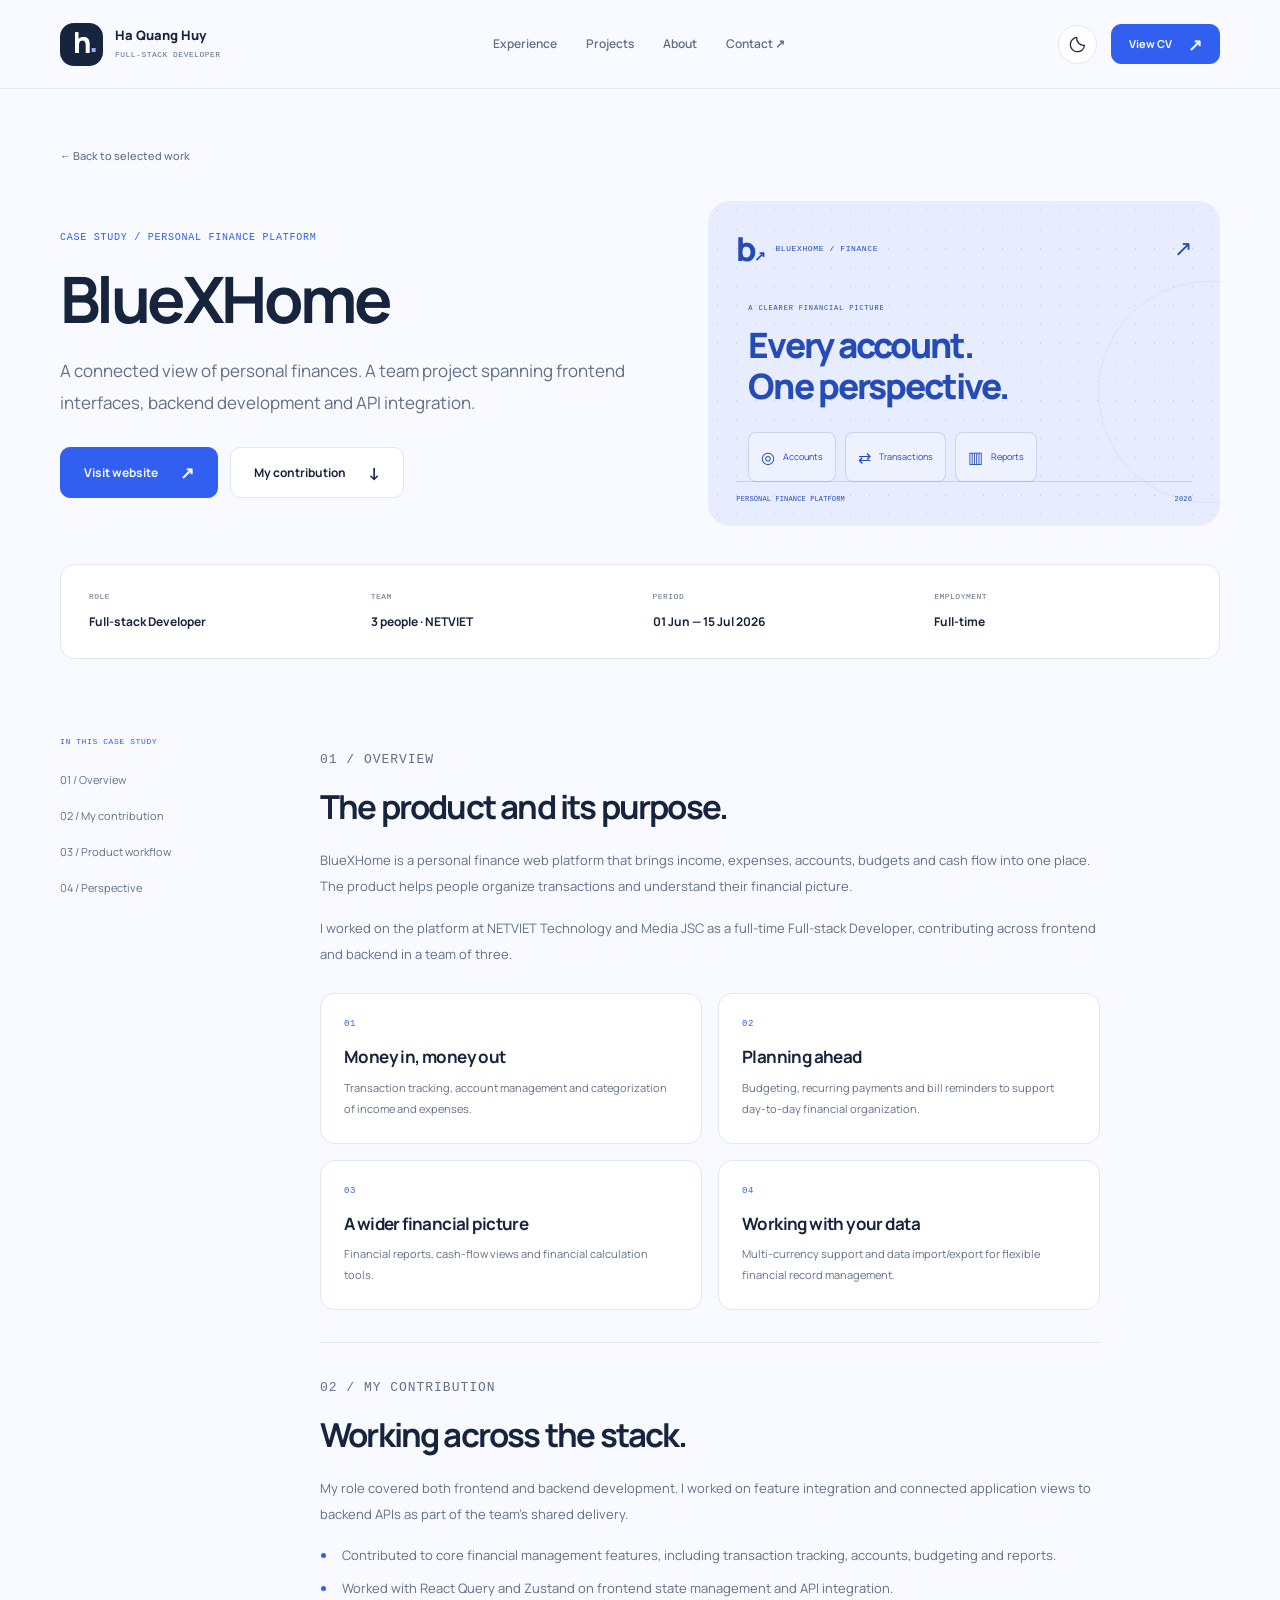
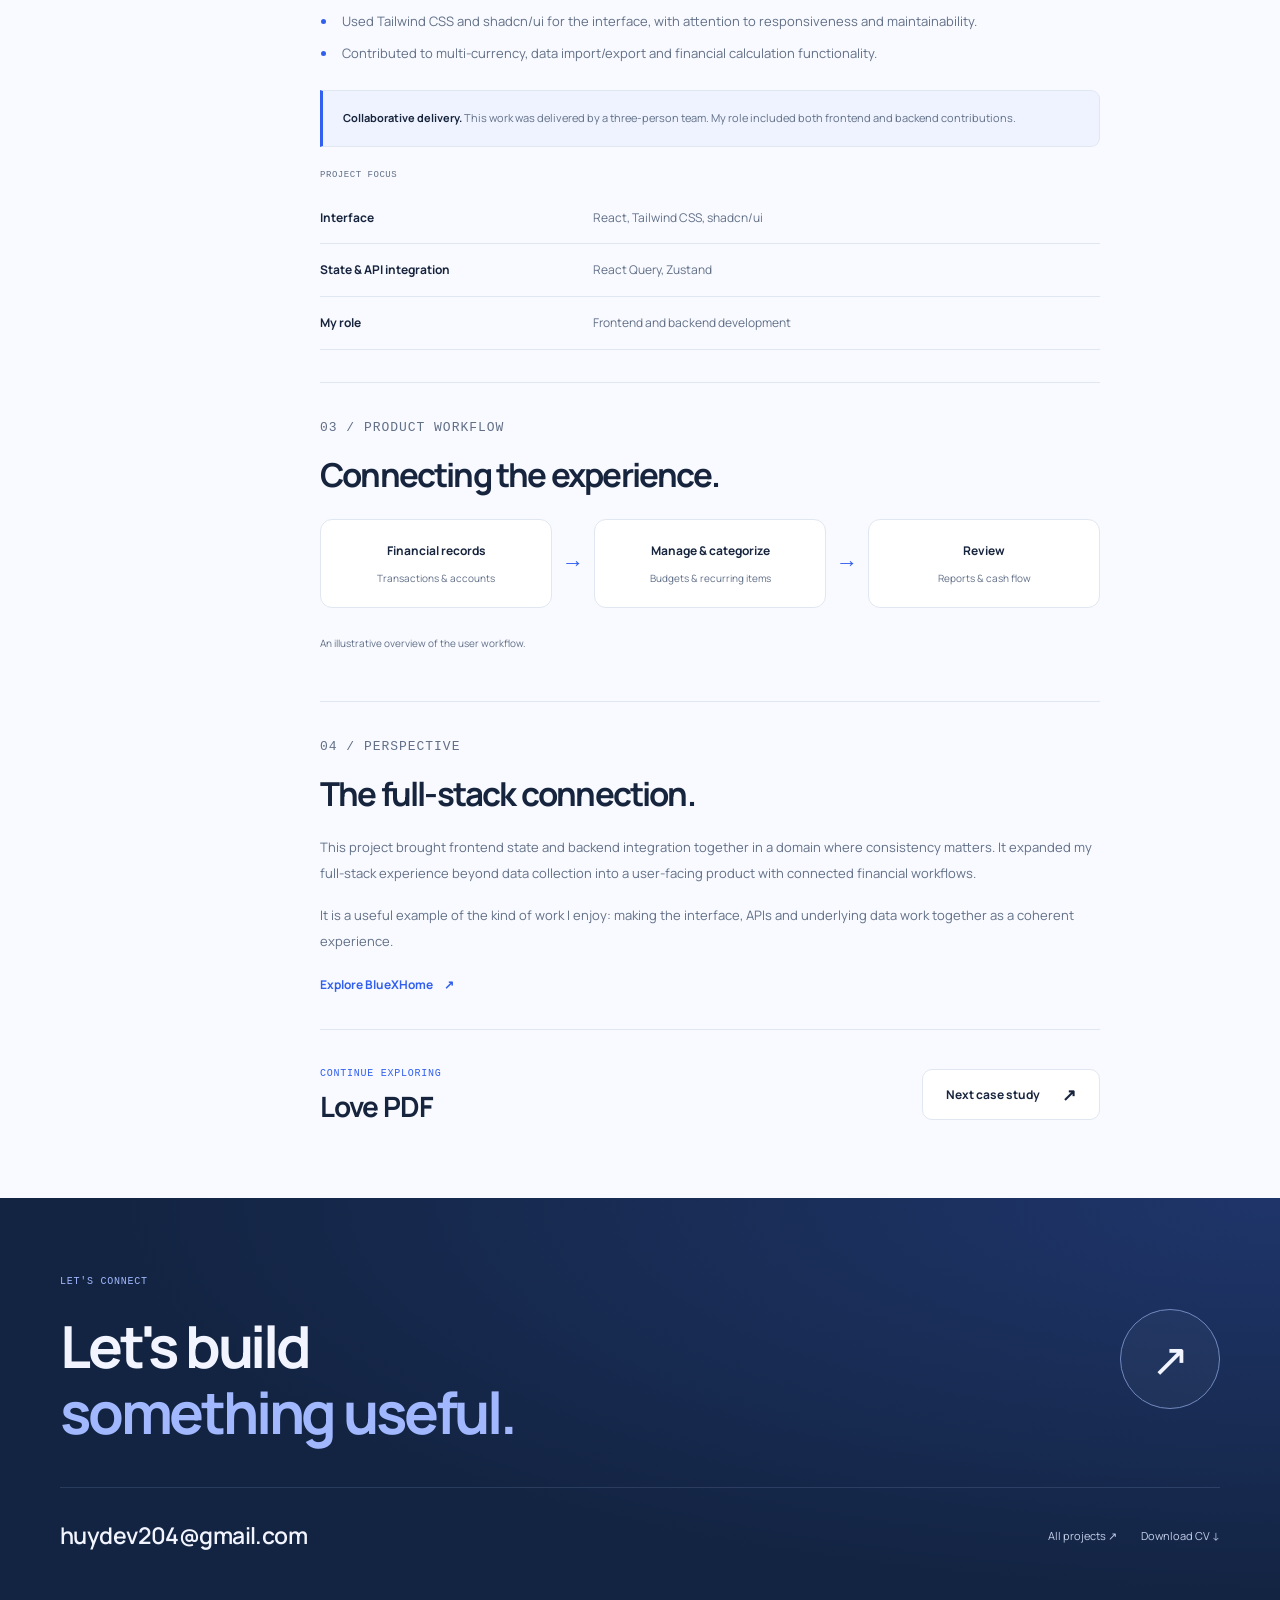
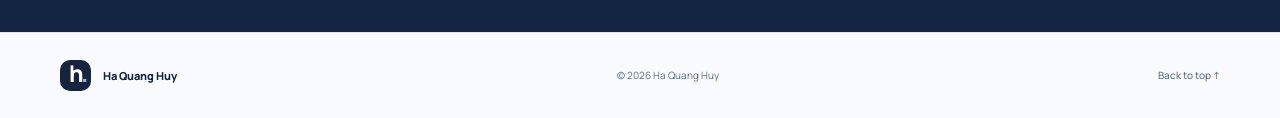
==== projects/bluexhome.html @ 38e5ee34 "feat: rebuild full-stack portfolio" ====
<!doctype html>
<html lang="en">
<head>
  <meta charset="utf-8">
  <meta name="viewport" content="width=device-width, initial-scale=1">
  <meta name="color-scheme" content="light dark">
  <meta name="theme-color" content="#f8faff">
  <title>BlueXHome — Ha Quang Huy / Full-stack Developer</title>
  <meta name="description" content="A connected view of personal finances. A team project spanning frontend interfaces, backend development and API integration.">
  <meta property="og:type" content="article">
  <meta property="og:title" content="BlueXHome — Full-stack project by Ha Quang Huy">
  <meta property="og:description" content="A connected view of personal finances. A team project spanning frontend interfaces, backend development and API integration.">
  <link rel="icon" type="image/svg+xml" href="../assets/favicon.svg">
  <link rel="stylesheet" href="../style.css">
  <link rel="preload" href="../assets/fonts/manrope-latin.woff2" as="font" type="font/woff2" crossorigin>
  <script src="../theme-init.js"></script>
  <script src="../script.js" defer></script>
</head>
<body>
  <a class="skip-link" href="#main">Skip to content</a>
  <header class="site-header"><div class="container header-inner">
    <a class="brand" href="../index.html#home" aria-label="Ha Quang Huy, home"><span class="brand-mark" aria-hidden="true">h<span>.</span></span><span>Ha Quang Huy<span class="brand-caption">FULL-STACK DEVELOPER</span></span></a>
    <nav class="main-nav" id="main-nav" aria-label="Main navigation"><a href="../index.html#experience">Experience</a><a href="../index.html#projects">Projects</a><a href="../index.html#about">About</a><a href="../index.html#contact">Contact <span aria-hidden="true">↗</span></a></nav>
    <div class="header-actions">
      <button class="icon-button theme-toggle" type="button" aria-label="Switch to dark theme" aria-pressed="false"><svg aria-hidden="true" viewBox="0 0 24 24" width="19" height="19"><path d="M20.9 13A9 9 0 0 1 11 3.1 9 9 0 1 0 20.9 13Z" fill="none" stroke="currentColor" stroke-width="1.6" stroke-linejoin="round"/></svg></button>
      <a class="button button-small header-cv" href="../assets/Ha-Quang-Huy-Full-Stack-Developer-CV.pdf" target="_blank" rel="noopener noreferrer">View CV <span aria-hidden="true">↗</span></a>
      <button class="icon-button menu-toggle" type="button" aria-controls="main-nav" aria-expanded="false" aria-label="Open navigation"><svg aria-hidden="true" viewBox="0 0 24 24" width="22" height="22"><path d="M4 7h16M4 12h16M4 17h16" fill="none" stroke="currentColor" stroke-width="1.6" stroke-linecap="round"/></svg></button>
    </div>
  </div></header>
  <main id="main">
    <section class="case-hero container" aria-labelledby="case-title">
      <a class="quiet-link back-link" href="../index.html#projects">← Back to selected work</a>
      <div class="case-hero-grid"><div><p class="eyebrow">CASE STUDY / PERSONAL FINANCE PLATFORM</p><h1 id="case-title">BlueXHome</h1><p class="case-lead">A connected view of personal finances. A team project spanning frontend interfaces, backend development and API integration.</p><div class="hero-actions"><a class="button" href="https://bluexhome.com/" target="_blank" rel="noopener noreferrer">Visit website <span aria-hidden="true">↗</span></a><a class="button button-outline" href="#contribution">My contribution <span aria-hidden="true">↓</span></a></div></div><div class="project-art bluex-art" aria-hidden="true"><div class="art-heading"><span class="product-logo" aria-hidden="true">b<span>↗</span></span><span class="mono">BLUEXHOME / FINANCE</span><span class="art-arrow" aria-hidden="true">↗</span></div><div class="finance-visual" aria-hidden="true"><span class="visual-label">A CLEARER FINANCIAL PICTURE</span><span class="visual-title">Every account.<br>One perspective.</span><div class="finance-nodes"><span><i>◎</i>Accounts</span><span><i>⇄</i>Transactions</span><span><i>▥</i>Reports</span></div></div><div class="art-footer"><span class="mono">PERSONAL FINANCE PLATFORM</span><span class="mono">2026</span></div></div></div>
      <dl class="case-facts"><div><dt>ROLE</dt><dd>Full-stack Developer</dd></div><div><dt>TEAM</dt><dd>3 people · NETVIET</dd></div><div><dt>PERIOD</dt><dd>01 Jun — 15 Jul 2026</dd></div><div><dt>EMPLOYMENT</dt><dd>Full-time</dd></div></dl>
    </section>
    <div class="case-layout container">
      <nav class="case-nav" aria-label="Case study contents"><p class="eyebrow">IN THIS CASE STUDY</p><a href="#overview">01 / Overview</a><a href="#contribution">02 / My contribution</a><a href="#workflow">03 / Product workflow</a><a href="#reflection">04 / Perspective</a></nav>
      <div class="case-content">
        <section class="case-section" id="overview"><p class="eyebrow">01 / OVERVIEW</p><h2>The product and its purpose.</h2><p>BlueXHome is a personal finance web platform that brings income, expenses, accounts, budgets and cash flow into one place. The product helps people organize transactions and understand their financial picture.</p><p>I worked on the platform at NETVIET Technology and Media JSC as a full-time Full-stack Developer, contributing across frontend and backend in a team of three.</p><div class="capabilities"><article class="capability"><span class="mono">01</span><h3>Money in, money out</h3><p>Transaction tracking, account management and categorization of income and expenses.</p></article><article class="capability"><span class="mono">02</span><h3>Planning ahead</h3><p>Budgeting, recurring payments and bill reminders to support day-to-day financial organization.</p></article><article class="capability"><span class="mono">03</span><h3>A wider financial picture</h3><p>Financial reports, cash-flow views and financial calculation tools.</p></article><article class="capability"><span class="mono">04</span><h3>Working with your data</h3><p>Multi-currency support and data import/export for flexible financial record management.</p></article></div></section>
        <section class="case-section" id="contribution"><p class="eyebrow">02 / MY CONTRIBUTION</p><h2>Working across the stack.</h2><p>My role covered both frontend and backend development. I worked on feature integration and connected application views to backend APIs as part of the team's shared delivery.</p><ul class="detail-list"><li>Contributed to core financial management features, including transaction tracking, accounts, budgeting and reports.</li><li>Worked with React Query and Zustand on frontend state management and API integration.</li><li>Used Tailwind CSS and shadcn/ui for the interface, with attention to responsiveness and maintainability.</li><li>Contributed to multi-currency, data import/export and financial calculation functionality.</li></ul><div class="case-note"><strong>Collaborative delivery.</strong> This work was delivered by a three-person team. My role included both frontend and backend contributions.</div><table class="stack-table"><caption>PROJECT FOCUS</caption><tbody><tr><th scope="row">Interface</th><td>React, Tailwind CSS, shadcn/ui</td></tr><tr><th scope="row">State & API integration</th><td>React Query, Zustand</td></tr><tr><th scope="row">My role</th><td>Frontend and backend development</td></tr></tbody></table></section>
        <section class="case-section" id="workflow"><p class="eyebrow">03 / PRODUCT WORKFLOW</p><h2>Connecting the experience.</h2><div class="flow-diagram" aria-label="High-level product workflow"><div class="flow-node">Financial records<small>Transactions & accounts</small></div><span class="flow-arrow" aria-hidden="true">→</span><div class="flow-node">Manage & categorize<small>Budgets & recurring items</small></div><span class="flow-arrow" aria-hidden="true">→</span><div class="flow-node">Review<small>Reports & cash flow</small></div></div><p class="diagram-caption">An illustrative overview of the user workflow.</p></section>
        <section class="case-section" id="reflection"><p class="eyebrow">04 / PERSPECTIVE</p><h2>The full-stack connection.</h2><p>This project brought frontend state and backend integration together in a domain where consistency matters. It expanded my full-stack experience beyond data collection into a user-facing product with connected financial workflows.</p><p>It is a useful example of the kind of work I enjoy: making the interface, APIs and underlying data work together as a coherent experience.</p><a class="text-link" href="https://bluexhome.com/" target="_blank" rel="noopener noreferrer">Explore BlueXHome <span aria-hidden="true">↗</span></a></section>
        <div class="case-next"><div><p class="eyebrow">CONTINUE EXPLORING</p><h3>Love PDF</h3></div><a class="button button-outline" href="love-pdf.html">Next case study <span aria-hidden="true">↗</span></a></div>
      </div>
    </div>
    <section class="contact-section" id="contact" aria-labelledby="contact-title"><div class="container"><div class="contact-top"><div><p class="eyebrow">LET'S CONNECT</p><h2 id="contact-title">Let's build<br><span>something useful.</span></h2></div><a class="contact-arrow" href="mailto:huydev204@gmail.com" aria-label="Email Ha Quang Huy"><span aria-hidden="true">↗</span></a></div><div class="contact-bottom"><a class="contact-email" href="mailto:huydev204@gmail.com">huydev204@gmail.com</a><div class="contact-links"><a href="../index.html#projects">All projects ↗</a><a href="../assets/Ha-Quang-Huy-Full-Stack-Developer-CV.pdf" download>Download CV ↓</a></div></div></div></section>
  </main>
  <footer class="site-footer"><div class="container footer-inner"><a class="brand" href="../index.html#home"><span class="brand-mark" aria-hidden="true">h<span>.</span></span><span>Ha Quang Huy</span></a><p>© <span data-year>2026</span> Ha Quang Huy</p><a class="quiet-link" href="../index.html#home">Back to top ↑</a></div></footer>
</body>
</html>
---- style.css ----
@font-face {
  font-family: "Manrope";
  src: url("assets/fonts/manrope-latin.woff2") format("woff2");
  font-style: normal;
  font-weight: 400 800;
  font-display: swap;
}

:root {
  --bg: #f8faff;
  --surface: #ffffff;
  --ink: #17243d;
  --muted: #616f87;
  --line: #e1e7f0;
  --accent: #315fef;
  --accent-hover: #244dd0;
  --soft: #eef3ff;
  --mint: #e7edff;
  --mint-ink: #244bb6;
  --sand: #f0eaff;
  --sand-ink: #6546a6;
  --contact: #132442;
  --shadow: 0 14px 45px -25px #223b7340;
  --font: "Manrope", "Segoe UI", Arial, sans-serif;
  --mono: "Cascadia Code", Consolas, monospace;
}

:root[data-theme="dark"] {
  --bg: #0d1423;
  --surface: #141e31;
  --ink: #e9effc;
  --muted: #a1aec5;
  --line: #2a3650;
  --accent: #92adff;
  --accent-hover: #bed0ff;
  --soft: #1c2a45;
  --mint: #1e2c50;
  --mint-ink: #bed0ff;
  --sand: #2a2446;
  --sand-ink: #d0bfff;
  --contact: #0b1120;
  --shadow: 0 14px 45px -25px #0009;
  color-scheme: dark;
}

* { box-sizing: border-box; }
html { scroll-behavior: smooth; scroll-padding-top: 104px; }
body { margin: 0; background: var(--bg); color: var(--ink); font: 15px/1.8 var(--font); -webkit-font-smoothing: antialiased; }
a { color: inherit; text-decoration: none; }
button { font: inherit; cursor: pointer; }
button, a { -webkit-tap-highlight-color: transparent; }
a:focus-visible, button:focus-visible { outline: 3px solid var(--accent); outline-offset: 5px; }
::selection { background: var(--accent); color: var(--bg); }
svg { display: block; flex-shrink: 0; }
img { max-width: 100%; height: auto; }
p, h1, h2, h3, h4 { margin: 0; }
ul { margin: 0; padding: 0; }
h1, h2, h3, h4 { line-height: 1.2; }
h1, h2 { font-weight: 700; letter-spacing: -.055em; }
h3 { font-weight: 700; letter-spacing: -.035em; }
.container { max-width: 1240px; margin-inline: auto; padding-inline: 40px; }
.mono, .eyebrow { font: 10px/1.7 var(--mono); letter-spacing: .075em; }
.eyebrow { color: var(--accent); display: flex; align-items: center; gap: 10px; }
.muted { color: var(--muted); }
.status-dot { display: inline-block; width: 7px; height: 7px; flex: 0 0 7px; background: currentColor; border-radius: 50%; }
.skip-link { position: fixed; top: 12px; left: 12px; z-index: 100; background: var(--surface); padding: 12px 20px; border-radius: 8px; transform: translateY(-180%); }
.skip-link:focus { transform: translateY(0); }

/* Navigation */
.site-header { position: sticky; top: 0; z-index: 20; background: color-mix(in srgb, var(--bg) 88%, transparent); backdrop-filter: blur(18px); border-bottom: 1px solid var(--line); }
.header-inner { height: 88px; display: flex; align-items: center; justify-content: space-between; gap: 25px; }
.brand { display: inline-flex; align-items: center; gap: 12px; font-size: 13px; font-weight: 800; white-space: nowrap; line-height: 1.6; }
.brand-mark { width: 43px; height: 43px; border-radius: 14px; background: var(--ink); color: var(--surface); display: grid; place-items: center; font-size: 29px; font-weight: 800; letter-spacing: -.06em; line-height: 1; padding-bottom: 3px; position: relative; }
.brand-mark span { display: inline; color: #91b2ff; position: absolute; right: 7px; bottom: 10px; }
.brand-caption { display: block; color: var(--muted); font: 8px/1.8 var(--mono); letter-spacing: .06em; margin-top: 2px; }
.main-nav { display: flex; align-items: center; gap: 29px; color: var(--muted); font-size: 12px; font-weight: 600; }
.main-nav a { padding: 8px 0; transition: color .2s; }
.main-nav a:hover, .main-nav a[aria-current="location"] { color: var(--accent); }
.main-nav a[aria-current="location"] { text-decoration: underline; text-underline-offset: 8px; text-decoration-thickness: 2px; }
.header-actions { display: flex; align-items: center; gap: 14px; }
.button { display: inline-flex; align-items: center; justify-content: center; gap: 22px; padding: 15px 23px; border: 1px solid var(--accent); border-radius: 10px; background: var(--accent); color: var(--bg); font-size: 12px; line-height: 1.6; font-weight: 700; transition: transform .2s, background .2s, box-shadow .2s; }
.button:hover { transform: translateY(-3px); background: var(--accent-hover); border-color: var(--accent-hover); box-shadow: 0 8px 25px -12px var(--accent); }
.button span { font-size: 17px; line-height: 1; }
.button-outline { background: var(--surface); color: var(--ink); border-color: var(--line); }
.button-outline:hover { background: var(--soft); border-color: var(--accent); }
.button-small { padding: 10px 17px; font-size: 11px; gap: 16px; }
.icon-button { display: grid; place-items: center; width: 39px; height: 39px; border-radius: 50%; border: 1px solid var(--line); background: var(--surface); color: var(--ink); }
.icon-button:hover { background: var(--soft); }
.menu-toggle { display: none; }
.text-link, .quiet-link { display: inline-flex; align-items: center; gap: 11px; font-size: 12px; font-weight: 700; }
.text-link { color: var(--accent); }
.quiet-link { color: var(--muted); font-weight: 500; }
.text-link:hover, .quiet-link:hover { text-decoration: underline; text-underline-offset: 5px; }

/* Hero */
.hero { display: grid; grid-template-columns: 1fr; padding-top: 60px; padding-bottom: 60px; position: relative; isolation: isolate; }
.hero-copy { max-width: 850px; }
.hero::before { content: ""; position: absolute; inset: 0; z-index: -1; background: radial-gradient(ellipse at 87% 45%, color-mix(in srgb, var(--accent) 8%, transparent), transparent 55%); pointer-events: none; }
.hero-location { display: inline-flex; flex-wrap: wrap; background: var(--soft); border: 1px solid var(--line); border-radius: 30px; padding: 7px 12px; font-size: 8px; gap: 7px; }
.location-divider { opacity: .45; margin-inline: 2px; }
.hero h1 { font-size: clamp(52px, 5.1vw, 73px); font-weight: 800; line-height: 1.08; margin: 25px 0 25px; }
.hero h1 span { color: var(--accent); }
.hero-intro { font-size: 17px; max-width: 480px; line-height: 1.8; }
.hero-intro strong { font-weight: 700; }
.hero-description { font-size: 13px; line-height: 1.95; color: var(--muted); max-width: 480px; margin-top: 13px; }
.hero-actions { display: flex; flex-wrap: wrap; gap: 12px; margin-top: 27px; }
.hero-socials { display: flex; align-items: center; gap: 23px; margin-top: 23px; }
.hero-github { color: var(--muted); gap: 8px; font-weight: 600; }
.hero-socials .quiet-link { border-left: 1px solid var(--line); padding-left: 23px; font-size: 11px; }
.hero-identity { display: flex; align-items: center; gap: 16px; margin-top: 26px; }
.hero-avatar { width: 72px; height: 72px; flex: 0 0 72px; border-radius: 50%; object-fit: cover; object-position: 50% 47%; border: 3px solid var(--surface); outline: 1px solid var(--line); }
.hero-identity strong { display: block; font-size: 15px; font-weight: 800; letter-spacing: -.02em; }
.hero-identity span { display: block; color: var(--muted); font-size: 11px; margin-top: 3px; }
.stack-panel { padding: 27px; border: 1px solid var(--line); border-radius: 24px; background: var(--surface); box-shadow: var(--shadow); position: relative; }
.stack-panel::before { content: ""; position: absolute; inset: 12px -12px -12px 12px; z-index: -1; background: var(--soft); border: 1px solid var(--line); border-radius: 24px; transform: rotate(3deg); }
.panel-top { display: flex; align-items: center; justify-content: space-between; color: var(--muted); }
.panel-top .mono { display: flex; align-items: center; gap: 8px; font-size: 8px; }
.panel-top .status-dot { color: var(--accent); width: 5px; height: 5px; flex-basis: 5px; }
.panel-dots { font-size: 22px; color: var(--accent); line-height: 1; }
.stack-identity { display: flex; align-items: center; justify-content: space-between; gap: 10px; padding: 31px 0 28px; }
.stack-identity .mono { font-size: 8px; color: var(--muted); }
.stack-identity p { font-size: 22px; font-weight: 700; letter-spacing: -.04em; line-height: 1.4; margin-top: 8px; }
.stack-monogram { color: var(--accent); width: 72px; flex-shrink: 0; }
.stack-monogram svg { width: 72px; height: 72px; }
.stack-layer { display: flex; align-items: center; gap: 14px; padding: 17px 15px; border: 1px solid var(--line); border-radius: 12px; background: var(--bg); transition: transform .2s, border-color .2s; }
.stack-layer:hover { transform: translateX(4px); border-color: var(--accent); }
.layer-icon { width: 38px; height: 38px; flex-shrink: 0; border-radius: 11px; display: grid; place-items: center; color: var(--accent); background: var(--soft); font: 15px var(--mono); }
.layer-caption { display: block; font: 8px/1.6 var(--mono); color: var(--muted); letter-spacing: .04em; margin-bottom: 3px; }
.stack-layer strong { font-size: 12px; font-weight: 700; }
.layer-arrow { margin-left: auto; color: var(--muted); }
.stack-connector { height: 11px; width: 1px; margin-left: 34px; background: var(--line); }
.panel-bottom { display: flex; align-items: center; justify-content: space-between; gap: 10px; margin-top: 23px; border-top: 1px solid var(--line); padding-top: 16px; }
.panel-bottom .mono { font-size: 7px; color: var(--muted); }
.facts-strip { display: grid; grid-template-columns: 1fr 1fr 1.5fr 1fr; padding-top: 30px; padding-bottom: 30px; border-block: 1px solid var(--line); }
.facts-strip > div { border-left: 1px solid var(--line); padding-left: 35px; }
.facts-strip > div:first-child { border: 0; padding: 0; }
.facts-strip strong { font-size: 30px; font-weight: 800; letter-spacing: -.04em; line-height: 1.3; }
.facts-strip strong span { font-size: 13px; color: var(--muted); font-weight: 500; letter-spacing: 0; }
.facts-strip p { font-size: 11px; color: var(--muted); margin-top: 5px; }

/* Section structure */
.section { padding-block: 95px; }
.section-heading { display: flex; align-items: flex-end; justify-content: space-between; gap: 50px; margin-bottom: 40px; }
.section-heading .eyebrow { margin-bottom: 17px; }
h2 { font-size: 42px; line-height: 1.16; }
.section-summary { max-width: 300px; font-size: 13px; color: var(--muted); line-height: 1.9; padding-bottom: 3px; }
.tags { display: flex; flex-wrap: wrap; gap: 7px; margin-top: 21px; }
.tags span { font-size: 10px; padding: 5px 10px; color: var(--muted); background: var(--surface); border: 1px solid var(--line); border-radius: 6px; line-height: 1.5; }
.detail-list { padding-left: 17px; font-size: 13px; line-height: 1.9; color: var(--muted); margin-top: 13px; }
.detail-list li { margin-bottom: 8px; padding-left: 5px; }
.detail-list li::marker { color: var(--accent); }

/* Career */
.experience-list { display: flex; flex-direction: column; gap: 20px; }
.experience-card { display: grid; grid-template-columns: 205px minmax(0, 1fr); gap: 40px; padding: 32px; border: 1px solid var(--line); border-radius: 18px; background: var(--surface); box-shadow: var(--shadow); }
.experience-meta { border-right: 1px solid var(--line); }
.company-mark { display: flex; align-items: center; justify-content: center; gap: 3px; width: 47px; height: 47px; border-radius: 13px; background: var(--soft); color: var(--accent); font-size: 24px; font-weight: 800; }
.company-mark span { font-size: 12px; }
.company-mark-outline { background: var(--ink); color: var(--surface); }
.experience-meta .mono { color: var(--muted); margin: 20px 0 10px; font-size: 9px; }
.tag { display: inline-block; color: var(--accent); background: var(--soft); font: 8px/1.7 var(--mono); letter-spacing: .04em; border: 1px solid var(--line); padding: 4px 8px; border-radius: 5px; }
.experience-title { display: flex; align-items: center; justify-content: space-between; gap: 20px; margin-bottom: 19px; }
.experience-title h3 { font-size: 24px; margin-bottom: 7px; }
.experience-title p { font-size: 12px; color: var(--muted); }
.experience-title > .muted { font-size: 10px; white-space: nowrap; }
.experience-content > p, .experience-project p { font-size: 13px; color: var(--muted); line-height: 1.9; }
.experience-project { border-left: 2px solid var(--line); margin-top: 20px; padding-left: 17px; }
.experience-project h4 { display: flex; align-items: center; justify-content: space-between; gap: 15px; font-size: 14px; margin-bottom: 8px; }
.experience-project h4 span { color: var(--muted); font: 9px/1.8 var(--mono); font-weight: 400; }

/* Work: wide, editorial project cards */
.work-section { border-block: 1px solid var(--line); background: var(--surface); }
.featured-grid { display: flex; flex-direction: column; gap: 26px; }
.project-card { display: grid; grid-template-columns: 1.05fr 1fr; border: 1px solid var(--line); border-radius: 20px; overflow: hidden; background: var(--bg); transition: box-shadow .25s, transform .25s; }
.project-card:hover { transform: translateY(-3px); box-shadow: var(--shadow); }
.project-card:nth-child(even) .project-art { order: 2; }
.project-art { display: block; min-height: 345px; height: 100%; padding: 28px; position: relative; overflow: hidden; isolation: isolate; }
.bluex-art { color: var(--mint-ink); background: var(--mint); }
.pdf-art { color: var(--sand-ink); background: var(--sand); }
.project-art::before { content: ""; position: absolute; inset: 0; opacity: .25; background-image: radial-gradient(currentColor .65px, transparent .65px); background-size: 19px 19px; z-index: -1; }
.project-art::after { content: ""; position: absolute; width: 220px; height: 220px; border: 1px solid currentColor; opacity: .08; border-radius: 50%; right: -100px; top: 80px; z-index: -1; }
.art-heading { display: flex; align-items: center; gap: 12px; }
.product-logo { font-size: 33px; font-weight: 800; letter-spacing: -.09em; line-height: 1; }
.product-logo span { font-size: 14px; }
.pdf-logo span { font-size: 32px; }
.art-heading .mono { font-size: 8px; }
.art-arrow { margin-left: auto; font-size: 22px; }
.finance-visual { padding: 34px 12px 0; }
.visual-label { display: block; font: 7px/1.8 var(--mono); letter-spacing: .12em; margin-bottom: 10px; }
.visual-title { display: block; font-size: 35px; font-weight: 800; line-height: 1.18; letter-spacing: -.055em; }
.finance-nodes { display: flex; gap: 9px; margin-top: 24px; }
.finance-nodes span { display: flex; align-items: center; gap: 8px; font-size: 9px; background: color-mix(in srgb, var(--mint) 72%, var(--surface)); border: 1px solid color-mix(in srgb, currentColor 18%, transparent); padding: 10px 12px; border-radius: 8px; }
.finance-nodes i { font-style: normal; font-size: 16px; }
.art-footer { position: absolute; bottom: 20px; left: 28px; right: 28px; display: flex; align-items: center; justify-content: space-between; gap: 10px; padding-top: 12px; border-top: 1px solid color-mix(in srgb, currentColor 17%, transparent); }
.art-footer .mono { font-size: 7px; letter-spacing: .02em; }
.pdf-visual { height: 238px; display: flex; align-items: center; justify-content: center; gap: 28px; }
.document-shape { width: 117px; height: 152px; border-radius: 9px; background: #fcfaff; color: #4d367d; transform: rotate(-9deg); padding: 35px 20px 20px; position: relative; box-shadow: 8px 12px 0 #6546a618; }
.doc-fold { position: absolute; top: 0; right: 0; width: 25px; height: 25px; background: var(--sand); border-bottom-left-radius: 7px; }
.doc-fold::after { content: ""; position: absolute; border-bottom: 25px solid #dfd5f3; border-right: 25px solid transparent; }
.doc-label { display: block; font-size: 25px; font-weight: 800; letter-spacing: -.04em; margin-bottom: 14px; }
.doc-line { display: block; height: 3px; background: currentColor; opacity: .18; margin-top: 9px; border-radius: 4px; }
.doc-line.short { width: 70%; }
.tool-orbit { display: flex; flex-direction: column; gap: 11px; transform: rotate(3deg); }
.tool-orbit > span { display: flex; align-items: center; justify-content: space-between; width: 128px; border: 1px solid #d4c6ee; background: #f9f6ff; color: #4d367d; font-size: 11px; font-weight: 600; padding: 9px 13px; border-radius: 9px; box-shadow: 0 6px 15px -12px #4d367d; }
.tool-orbit i { font-style: normal; font-size: 17px; }
:root[data-theme="dark"] .document-shape { background: #cac2df; color: #30234e; }
:root[data-theme="dark"] .tool-orbit > span { background: #b6accf; color: #30234e; border-color: #9785bc; }
.project-info { display: flex; flex-direction: column; justify-content: center; padding: 36px 38px; }
.project-kicker { display: flex; justify-content: space-between; gap: 15px; color: var(--muted); font: 8px/1.8 var(--mono); letter-spacing: .04em; margin-bottom: 18px; }
.project-info h3 { font-size: 32px; margin-bottom: 15px; }
.project-info > p { font-size: 13px; color: var(--muted); line-height: 1.9; max-width: 390px; }
.project-links { display: flex; align-items: center; justify-content: space-between; gap: 16px; margin-top: 26px; padding-top: 20px; border-top: 1px solid var(--line); }
.project-links .quiet-link { font-size: 11px; }
.more-work-heading { display: flex; align-items: center; justify-content: space-between; gap: 20px; margin: 47px 0 20px; }
.more-work-heading h3 { font-size: 19px; }
.more-work-heading .mono { color: var(--muted); font-size: 9px; }
.personal-grid { display: grid; grid-template-columns: 1fr 1fr; gap: 24px; }
.personal-card { display: flex; gap: 17px; border: 1px solid var(--line); background: var(--bg); padding: 27px; border-radius: 16px; }
.personal-icon { flex: 0 0 37px; height: 37px; display: grid; place-items: center; border-radius: 11px; background: var(--soft); color: var(--accent); font-size: 18px; }
.personal-card .eyebrow { font-size: 7px; color: var(--muted); letter-spacing: .01em; }
.personal-card h3 { font-size: 21px; margin: 9px 0 11px; }
.personal-card p:not(.eyebrow) { font-size: 12px; line-height: 1.9; color: var(--muted); }
.personal-card .tags { margin-top: 16px; }
.personal-card .tags span { font-size: 9px; padding: 4px 7px; }
.personal-card .text-link { font-size: 11px; margin-top: 19px; }

/* Skills and background */
.skills-grid { display: grid; grid-template-columns: repeat(4, 1fr); gap: 16px; }
.skill-card { border: 1px solid var(--line); background: var(--surface); border-radius: 16px; padding: 27px 22px; position: relative; transition: transform .2s; }
.skill-card:hover { transform: translateY(-4px); }
.skill-symbol { width: 43px; height: 43px; display: grid; place-items: center; color: var(--accent); background: var(--soft); border: 1px solid var(--line); border-radius: 12px; font: 19px var(--mono); margin-bottom: 23px; }
.skill-card > .mono { position: absolute; top: 30px; right: 23px; color: var(--muted); font-size: 9px; }
.skill-card h3 { font-size: 19px; margin-bottom: 16px; }
.skill-card p { font-size: 11px; line-height: 2.1; color: var(--muted); }
.skill-note { display: block; border-top: 1px solid var(--line); font-size: 9px; line-height: 1.8; color: var(--muted); margin-top: 20px; padding-top: 15px; }
.about-section { border-top: 1px solid var(--line); background: var(--soft); }
.about-grid { display: grid; grid-template-columns: 1.1fr 1fr; gap: 90px; }
.about-grid h2 { margin: 18px 0 29px; }
.about-copy { font-size: 14px; line-height: 1.95; color: var(--muted); margin-bottom: 18px; }
.about-grid .text-link { margin-top: 9px; }
.about-details { display: flex; flex-direction: column; gap: 18px; }
.education-card, .research-card { border: 1px solid var(--line); background: var(--surface); border-radius: 16px; padding: 27px; box-shadow: var(--shadow); }
.education-card h3 { font-size: 24px; margin: 15px 0 8px; }
.education-card > p { font-size: 12px; color: var(--muted); }
.education-highlight { display: flex; align-items: center; gap: 14px; padding: 19px 0; margin-top: 8px; }
.education-highlight > span { color: var(--accent); font-size: 29px; }
.education-highlight strong { font-size: 11px; font-weight: 700; }
.education-highlight p { color: var(--muted); font-size: 10px; }
.education-row { display: flex; justify-content: space-between; gap: 15px; border-block: 1px solid var(--line); padding: 13px 0; margin-bottom: 15px; font-size: 10px; }
.education-row > span { color: var(--muted); }
.education-row strong { font-weight: 700; }
.education-card .quiet-link { font-size: 11px; }
.research-card h3 { font-size: 19px; margin: 15px 0 11px; }
.research-card > p { color: var(--muted); font-size: 12px; line-height: 1.9; }
.research-card .text-link { font-size: 11px; margin-top: 17px; }

/* Contact */
.contact-section { color: #f2f5ff; background: var(--contact); padding-block: 75px; position: relative; isolation: isolate; }
.contact-section::before { content: ""; position: absolute; inset: 0; z-index: -1; pointer-events: none; background: radial-gradient(ellipse at 100% 0%, #466ff13b, transparent 65%); }
.contact-section .eyebrow { color: #a1b8ff; margin-bottom: 23px; }
.contact-top { display: flex; align-items: center; justify-content: space-between; gap: 35px; }
.contact-top h2 { font-size: 58px; line-height: 1.13; }
.contact-top h2 span { color: #a1b8ff; }
.contact-arrow { display: grid; place-items: center; width: 100px; height: 100px; flex-shrink: 0; border: 1px solid #7289bf; border-radius: 50%; font-size: 46px; background: #ffffff08; transition: background .2s, transform .2s; }
.contact-arrow:hover { background: #ffffff12; transform: rotate(8deg); }
.contact-section a:focus-visible { outline-color: #b8c9ff; }
.contact-bottom { border-top: 1px solid #899bc433; display: flex; align-items: center; justify-content: space-between; gap: 25px; margin-top: 43px; padding-top: 27px; }
.contact-email { font-size: 23px; letter-spacing: -.025em; font-weight: 600; }
.contact-email:hover { text-decoration: underline; text-underline-offset: 6px; }
.contact-links { display: flex; flex-wrap: wrap; gap: 24px; font-size: 11px; color: #c4d0ea; }
.contact-links a:hover { color: white; text-decoration: underline; text-underline-offset: 5px; }
.site-footer { padding-block: 27px; border-top: 1px solid var(--line); }
.footer-inner { display: flex; align-items: center; justify-content: space-between; gap: 25px; }
.site-footer .brand { font-size: 11px; }
.site-footer .brand-mark { width: 31px; height: 31px; font-size: 23px; border-radius: 10px; }
.site-footer .brand-mark span { bottom: 6px; right: 4px; }
.site-footer p, .site-footer .quiet-link { color: var(--muted); font-size: 10px; }

/* Case studies */
.case-hero { padding-top: 52px; padding-bottom: 44px; }
.back-link { font-size: 11px; margin-bottom: 35px; }
.case-hero-grid { display: grid; grid-template-columns: 1.15fr 1fr; align-items: center; gap: 60px; }
.case-hero h1 { font-size: 64px; line-height: 1.08; margin: 18px 0 22px; }
.case-lead { color: var(--muted); font-size: 17px; line-height: 1.9; }
.case-hero .project-art { border-radius: 22px; min-height: 325px; }
.case-facts { display: grid; grid-template-columns: repeat(4, 1fr); gap: 25px; border: 1px solid var(--line); border-radius: 14px; padding: 25px 28px; margin: 38px 0 0; background: var(--surface); }
.case-facts dt { font: 8px/1.8 var(--mono); color: var(--muted); letter-spacing: .06em; margin-bottom: 7px; }
.case-facts dd { margin: 0; font-size: 12px; font-weight: 700; }
.case-layout { display: grid; grid-template-columns: 190px minmax(0, 1fr); gap: 70px; padding-top: 12px; padding-bottom: 75px; }
.case-nav { position: sticky; top: 120px; align-self: start; padding: 20px 0; }
.case-nav .eyebrow { font-size: 8px; margin-bottom: 14px; }
.case-nav a { display: block; font-size: 11px; padding: 8px 0; color: var(--muted); }
.case-nav a:hover { color: var(--accent); }
.case-content { max-width: 780px; }
.case-section { padding-block: 32px; border-bottom: 1px solid var(--line); scroll-margin-top: 100px; }
.case-section .eyebrow { margin-bottom: 15px; }
.case-section h2 { font-size: 33px; margin-bottom: 21px; }
.case-section > p { font-size: 13px; line-height: 2; color: var(--muted); margin-bottom: 16px; }
.case-section h3 { font-size: 17px; margin-bottom: 10px; }
.case-section .detail-list { margin-bottom: 18px; }
.case-note { background: var(--soft); border: 1px solid var(--line); border-left: 3px solid var(--accent); border-radius: 0 9px 9px 0; padding: 17px 20px; margin-top: 24px; font-size: 11px; line-height: 1.9; color: var(--muted); }
.case-note strong { color: var(--ink); }
.capabilities { display: grid; grid-template-columns: 1fr 1fr; gap: 16px; margin-top: 26px; }
.capability { background: var(--surface); border: 1px solid var(--line); border-radius: 14px; padding: 23px; }
.capability .mono { display: block; font-size: 9px; color: var(--accent); margin-bottom: 15px; }
.capability p { font-size: 11px; color: var(--muted); line-height: 1.9; }
.flow-diagram { display: flex; align-items: center; gap: 10px; margin: 25px 0; }
.flow-node { flex: 1; text-align: center; padding: 20px 14px; font-size: 12px; font-weight: 700; background: var(--surface); border: 1px solid var(--line); border-radius: 12px; }
.flow-node small { display: block; font-size: 10px; font-weight: 400; color: var(--muted); margin-top: 7px; }
.flow-arrow { color: var(--accent); font-size: 22px; }
.diagram-caption { font-size: 10px !important; }
.stack-table { border-collapse: collapse; width: 100%; margin-top: 23px; font-size: 12px; }
.stack-table caption { text-align: left; font: 9px var(--mono); letter-spacing: .06em; color: var(--muted); padding-bottom: 12px; }
.stack-table th, .stack-table td { text-align: left; vertical-align: top; border-bottom: 1px solid var(--line); padding: 15px 12px 15px 0; }
.stack-table th { width: 35%; font-weight: 700; }
.stack-table td { color: var(--muted); }
.case-next { display: flex; align-items: center; justify-content: space-between; gap: 25px; margin-top: 35px; }
.case-next h3 { font-size: 28px; margin-top: 8px; }
.case-next .button { flex-shrink: 0; }

@media (max-width: 1100px) {
  .container { padding-inline: 30px; }
  .hero { gap: 45px; }
  .hero h1 { font-size: 61px; }
  .main-nav { gap: 20px; }
  .stack-panel { padding: 23px; }
  .stack-identity p { font-size: 20px; }
  .stack-monogram, .stack-monogram svg { width: 60px; height: 60px; }
  .experience-card { grid-template-columns: 175px minmax(0, 1fr); gap: 30px; }
  .project-info { padding: 30px; }
  .project-art { padding: 25px; }
  .art-footer { left: 25px; right: 25px; }
  .about-grid { gap: 55px; }
  .skill-card { padding: 24px 18px; }
  .skill-card h3 { font-size: 17px; }
  .case-hero-grid { gap: 40px; }
  .case-layout { gap: 45px; grid-template-columns: 160px minmax(0, 1fr); }
}

@media (max-width: 800px) {
  html { scroll-padding-top: 95px; }
  .container { padding-inline: 24px; }
  .header-inner { height: 76px; gap: 15px; }
  .brand { font-size: 12px; }
  .brand-caption { font-size: 7px; }
  .header-cv { display: none; }
  .header-actions { gap: 10px; }
  .main-nav { font-size: 11px; gap: 15px; }
  .js .menu-toggle { display: grid; }
  .js .main-nav { display: none; position: absolute; top: 75px; left: 0; right: 0; background: var(--surface); border-bottom: 1px solid var(--line); box-shadow: var(--shadow); padding: 16px 24px; flex-direction: column; align-items: stretch; gap: 0; }
  .js .main-nav.is-open { display: flex; }
  .js .main-nav a { padding: 13px 9px; border-radius: 8px; }
  .js .main-nav a:hover { background: var(--soft); }
  .hero { grid-template-columns: 1fr; gap: 45px; padding-top: 58px; padding-bottom: 55px; }
  .hero::before { inset-inline: 0; }
  .hero h1 { font-size: 65px; }
  .hero h1 span br { display: initial; }
  .hero-intro, .hero-description { max-width: 600px; }
  .stack-panel { max-width: 550px; width: calc(100% - 14px); padding: 27px; }
  .stack-identity p { font-size: 23px; }
  .stack-monogram, .stack-monogram svg { width: 72px; height: 72px; }
  .facts-strip { grid-template-columns: 1fr 1fr; gap: 27px 0; }
  .facts-strip > div { padding-left: 26px; }
  .facts-strip > div:nth-child(3) { border-left: 0; padding-left: 0; }
  .section { padding-block: 70px; }
  h2 { font-size: 36px; }
  .section-heading { gap: 30px; }
  .section-summary { max-width: 225px; font-size: 12px; }
  .experience-card { grid-template-columns: 145px minmax(0, 1fr); gap: 25px; padding: 27px; }
  .experience-title > .muted { display: none; }
  .experience-title h3 { font-size: 21px; }
  .experience-project h4 { flex-direction: column; align-items: flex-start; gap: 3px; }
  .project-card { grid-template-columns: 1fr 1fr; }
  .project-art { min-height: 345px; padding: 22px; }
  .art-heading .mono { font-size: 6px; }
  .finance-visual { padding: 39px 0 0; }
  .visual-title { font-size: 29px; }
  .finance-nodes { gap: 6px; flex-wrap: wrap; }
  .finance-nodes span { padding: 8px; font-size: 8px; gap: 5px; }
  .finance-nodes i { font-size: 12px; }
  .art-footer { left: 22px; right: 22px; }
  .art-footer .mono { font-size: 6px; }
  .pdf-visual { gap: 16px; height: 246px; }
  .document-shape { width: 88px; height: 126px; padding: 30px 14px 14px; }
  .doc-label { font-size: 21px; }
  .tool-orbit > span { width: 102px; font-size: 10px; padding: 8px 10px; }
  .project-info { padding: 27px 23px; }
  .project-info h3 { font-size: 27px; }
  .project-info > p { font-size: 12px; }
  .project-kicker { font-size: 7px; }
  .project-links { flex-direction: column; align-items: flex-start; gap: 12px; }
  .personal-grid { gap: 19px; }
  .personal-card { flex-direction: column; padding: 23px; gap: 13px; }
  .personal-icon { flex-basis: 37px; width: 37px; }
  .skills-grid { grid-template-columns: 1fr 1fr; gap: 18px; }
  .skill-card { padding: 27px; }
  .skill-card h3 { font-size: 20px; }
  .skill-card p { font-size: 12px; }
  .about-grid { grid-template-columns: 1fr; gap: 35px; }
  .about-details { display: grid; grid-template-columns: 1fr 1fr; gap: 18px; }
  .education-card, .research-card { padding: 24px; }
  .education-row { flex-direction: column; gap: 5px; }
  .contact-top h2 { font-size: 45px; }
  .contact-arrow { width: 80px; height: 80px; font-size: 36px; }
  .contact-bottom { flex-direction: column; align-items: flex-start; gap: 21px; }
  .case-hero-grid { grid-template-columns: 1fr; gap: 30px; }
  .case-hero h1 { font-size: 58px; }
  .case-hero .project-art { max-width: 580px; width: 100%; min-height: 325px; }
  .case-hero .finance-visual { padding: 32px 15px 0; }
  .case-hero .visual-title { font-size: 35px; }
  .case-hero .pdf-visual { height: 228px; }
  .case-hero .document-shape { width: 115px; height: 150px; padding: 35px 20px 20px; }
  .case-hero .tool-orbit > span { width: 125px; }
  .case-facts { grid-template-columns: 1fr 1fr; gap: 23px; }
  .case-layout { grid-template-columns: 1fr; gap: 9px; }
  .case-nav { position: static; display: flex; flex-wrap: wrap; gap: 9px 23px; border-bottom: 1px solid var(--line); padding: 0 0 18px; }
  .case-nav .eyebrow { width: 100%; margin: 0; }
  .case-nav a { padding: 2px 0; }
}

@media (max-width: 600px) {
  .container { padding-inline: 20px; }
  .header-inner { height: auto; min-height: 76px; flex-wrap: wrap; padding-block: 13px; }
  .brand { font-size: 12px; }
  .brand-mark { width: 39px; height: 39px; font-size: 27px; border-radius: 12px; }
  .brand-mark span { bottom: 9px; right: 6px; }
  .brand-caption { font-size: 6px; }
  .main-nav { order: 3; width: 100%; justify-content: space-between; border-top: 1px solid var(--line); padding-top: 9px; }
  .js .main-nav { top: 75px; order: initial; padding: 12px 20px; }
  .header-actions { margin-left: auto; }
  .hero { padding-top: 43px; padding-bottom: 43px; gap: 35px; }
  .hero-avatar { width: 60px; height: 60px; flex-basis: 60px; }
  .hero-identity { gap: 13px; margin-top: 22px; }
  .hero h1 { font-size: 50px; margin-block: 24px; }
  .hero h1 span br { display: initial; }
  .hero-location { font-size: 7px; letter-spacing: .015em; padding: 6px 9px; gap: 6px; }
  .hero-intro { font-size: 16px; }
  .hero-description { font-size: 12px; }
  .hero-actions { gap: 9px; }
  .button { padding: 13px 17px; font-size: 11px; gap: 15px; }
  .hero-socials { gap: 20px; }
  .hero-socials .quiet-link { padding-left: 20px; }
  .stack-panel { padding: 21px; border-radius: 20px; }
  .stack-panel::before { border-radius: 20px; inset: 9px -9px -9px 9px; transform: rotate(2deg); }
  .panel-top .mono { font-size: 7px; }
  .stack-identity { padding: 26px 0 22px; }
  .stack-identity p { font-size: 19px; }
  .stack-identity .mono { font-size: 7px; }
  .stack-monogram, .stack-monogram svg { width: 55px; height: 55px; }
  .stack-layer { padding: 13px 12px; gap: 11px; }
  .layer-icon { width: 33px; height: 33px; font-size: 13px; }
  .stack-layer strong { font-size: 11px; }
  .layer-caption { font-size: 7px; }
  .panel-bottom .mono { font-size: 6px; }
  .facts-strip { padding-block: 26px; gap: 24px 0; }
  .facts-strip strong { font-size: 26px; }
  .facts-strip > div { padding-left: 20px; }
  .facts-strip p { font-size: 10px; }
  .section { padding-block: 52px; }
  .section-heading { flex-direction: column; align-items: flex-start; gap: 16px; margin-bottom: 28px; }
  .section-heading .eyebrow { margin-bottom: 13px; }
  .eyebrow { font-size: 9px; }
  h2 { font-size: 32px; }
  .section-summary { max-width: 100%; font-size: 12px; }
  .experience-card { grid-template-columns: 1fr; padding: 24px; gap: 23px; border-radius: 15px; }
  .experience-meta { border-right: 0; border-bottom: 1px solid var(--line); padding-bottom: 19px; display: flex; align-items: center; gap: 11px; flex-wrap: wrap; }
  .company-mark { width: 35px; height: 35px; font-size: 19px; border-radius: 10px; }
  .company-mark span { font-size: 9px; }
  .experience-meta .mono { font-size: 8px; margin: 0; }
  .experience-meta .tag { font-size: 7px; margin-left: auto; padding: 3px 6px; }
  .experience-title h3 { font-size: 21px; }
  .experience-title p { font-size: 11px; }
  .experience-content > p, .experience-project p, .detail-list { font-size: 12px; }
  .experience-project h4 { font-size: 13px; }
  .tags span { font-size: 9px; padding: 4px 8px; }
  .project-card { grid-template-columns: 1fr; border-radius: 16px; }
  .project-card:nth-child(even) .project-art { order: 0; }
  .project-art { min-height: 315px; padding: 24px; }
  .art-heading .mono { font-size: 7px; }
  .finance-visual { padding: 31px 5px 0; }
  .visual-title { font-size: 32px; }
  .finance-nodes { flex-wrap: nowrap; gap: 6px; }
  .finance-nodes span { padding: 9px 8px; font-size: 8px; }
  .art-footer { left: 24px; right: 24px; }
  .art-footer .mono { font-size: 6px; }
  .pdf-visual { height: 220px; gap: 26px; }
  .document-shape { width: 108px; height: 143px; padding: 33px 18px 18px; }
  .doc-label { font-size: 24px; }
  .tool-orbit > span { width: 121px; font-size: 11px; }
  .project-info { padding: 27px; }
  .project-info h3 { font-size: 28px; }
  .project-kicker { font-size: 7px; margin-bottom: 13px; }
  .project-links { flex-direction: row; align-items: center; gap: 12px; margin-top: 23px; }
  .project-links .text-link { font-size: 11px; }
  .project-links .quiet-link { font-size: 10px; }
  .more-work-heading { flex-direction: column; align-items: flex-start; gap: 7px; margin-top: 32px; }
  .more-work-heading h3 { font-size: 18px; }
  .more-work-heading .mono { font-size: 8px; }
  .personal-grid { grid-template-columns: 1fr; }
  .personal-card { flex-direction: row; gap: 14px; }
  .personal-icon { width: 31px; height: 31px; flex-basis: 31px; border-radius: 9px; font-size: 15px; }
  .personal-card h3 { font-size: 19px; }
  .personal-card .eyebrow { font-size: 6px; }
  .personal-card p:not(.eyebrow) { font-size: 11px; }
  .personal-card .tags span { font-size: 8px; padding: 3px 6px; }
  .skills-grid { grid-template-columns: 1fr 1fr; gap: 12px; }
  .skill-card { padding: 21px 16px; border-radius: 13px; }
  .skill-card > .mono { top: 26px; right: 15px; font-size: 8px; }
  .skill-symbol { width: 36px; height: 36px; border-radius: 10px; font-size: 16px; margin-bottom: 18px; }
  .skill-card h3 { font-size: 16px; }
  .skill-card p { font-size: 9px; line-height: 2.1; }
  .skill-note { font-size: 8px; margin-top: 16px; padding-top: 12px; }
  .about-copy { font-size: 13px; }
  .about-details { grid-template-columns: 1fr; }
  .education-row { flex-direction: row; }
  .contact-section { padding-block: 50px; }
  .contact-top { gap: 15px; }
  .contact-top h2 { font-size: 32px; }
  .contact-arrow { width: 59px; height: 59px; font-size: 29px; }
  .contact-bottom { margin-top: 29px; padding-top: 23px; }
  .contact-email { font-size: 20px; }
  .contact-links { font-size: 10px; gap: 17px 20px; }
  .footer-inner { flex-wrap: wrap; gap: 17px; }
  .site-footer .brand { font-size: 10px; }
  .site-footer p { font-size: 9px; }
  .site-footer .quiet-link { width: 100%; }
  .case-hero { padding-top: 31px; padding-bottom: 28px; }
  .back-link { margin-bottom: 27px; }
  .case-hero h1 { font-size: 48px; }
  .case-lead { font-size: 15px; }
  .case-hero .project-art { min-height: 315px; }
  .case-hero .visual-title { font-size: 32px; }
  .case-hero .finance-visual { padding: 31px 5px 0; }
  .case-hero .pdf-visual { height: 220px; }
  .case-hero .document-shape { width: 108px; height: 143px; padding: 33px 18px 18px; }
  .case-hero .tool-orbit > span { width: 121px; }
  .case-facts { padding: 21px; gap: 20px 15px; }
  .case-facts dd { font-size: 10px; }
  .case-nav { gap: 8px 17px; }
  .case-nav a { font-size: 10px; }
  .case-section h2 { font-size: 29px; }
  .case-section > p { font-size: 12px; }
  .capabilities { grid-template-columns: 1fr; }
  .capability { padding: 21px; }
  .flow-diagram { flex-direction: column; align-items: stretch; gap: 8px; }
  .flow-node { padding: 17px; }
  .flow-arrow { text-align: center; transform: rotate(90deg); }
  .stack-table { font-size: 11px; }
  .case-next { flex-direction: column; align-items: flex-start; }
}

@media (max-width: 360px) {
  .hero h1 { font-size: 44px; }
  .hero-location { font-size: 6px; }
  .stack-identity p { font-size: 17px; }
  .finance-nodes span { font-size: 7px; padding: 8px 6px; }
  .skills-grid { grid-template-columns: 1fr; }
  .skill-card p { font-size: 12px; }
  .contact-top h2 { font-size: 28px; }
  .contact-arrow { width: 50px; height: 50px; }
}

@media (prefers-reduced-motion: reduce) {
  html { scroll-behavior: auto; }
  *, *::before, *::after { transition: none !important; animation: none !important; }
}
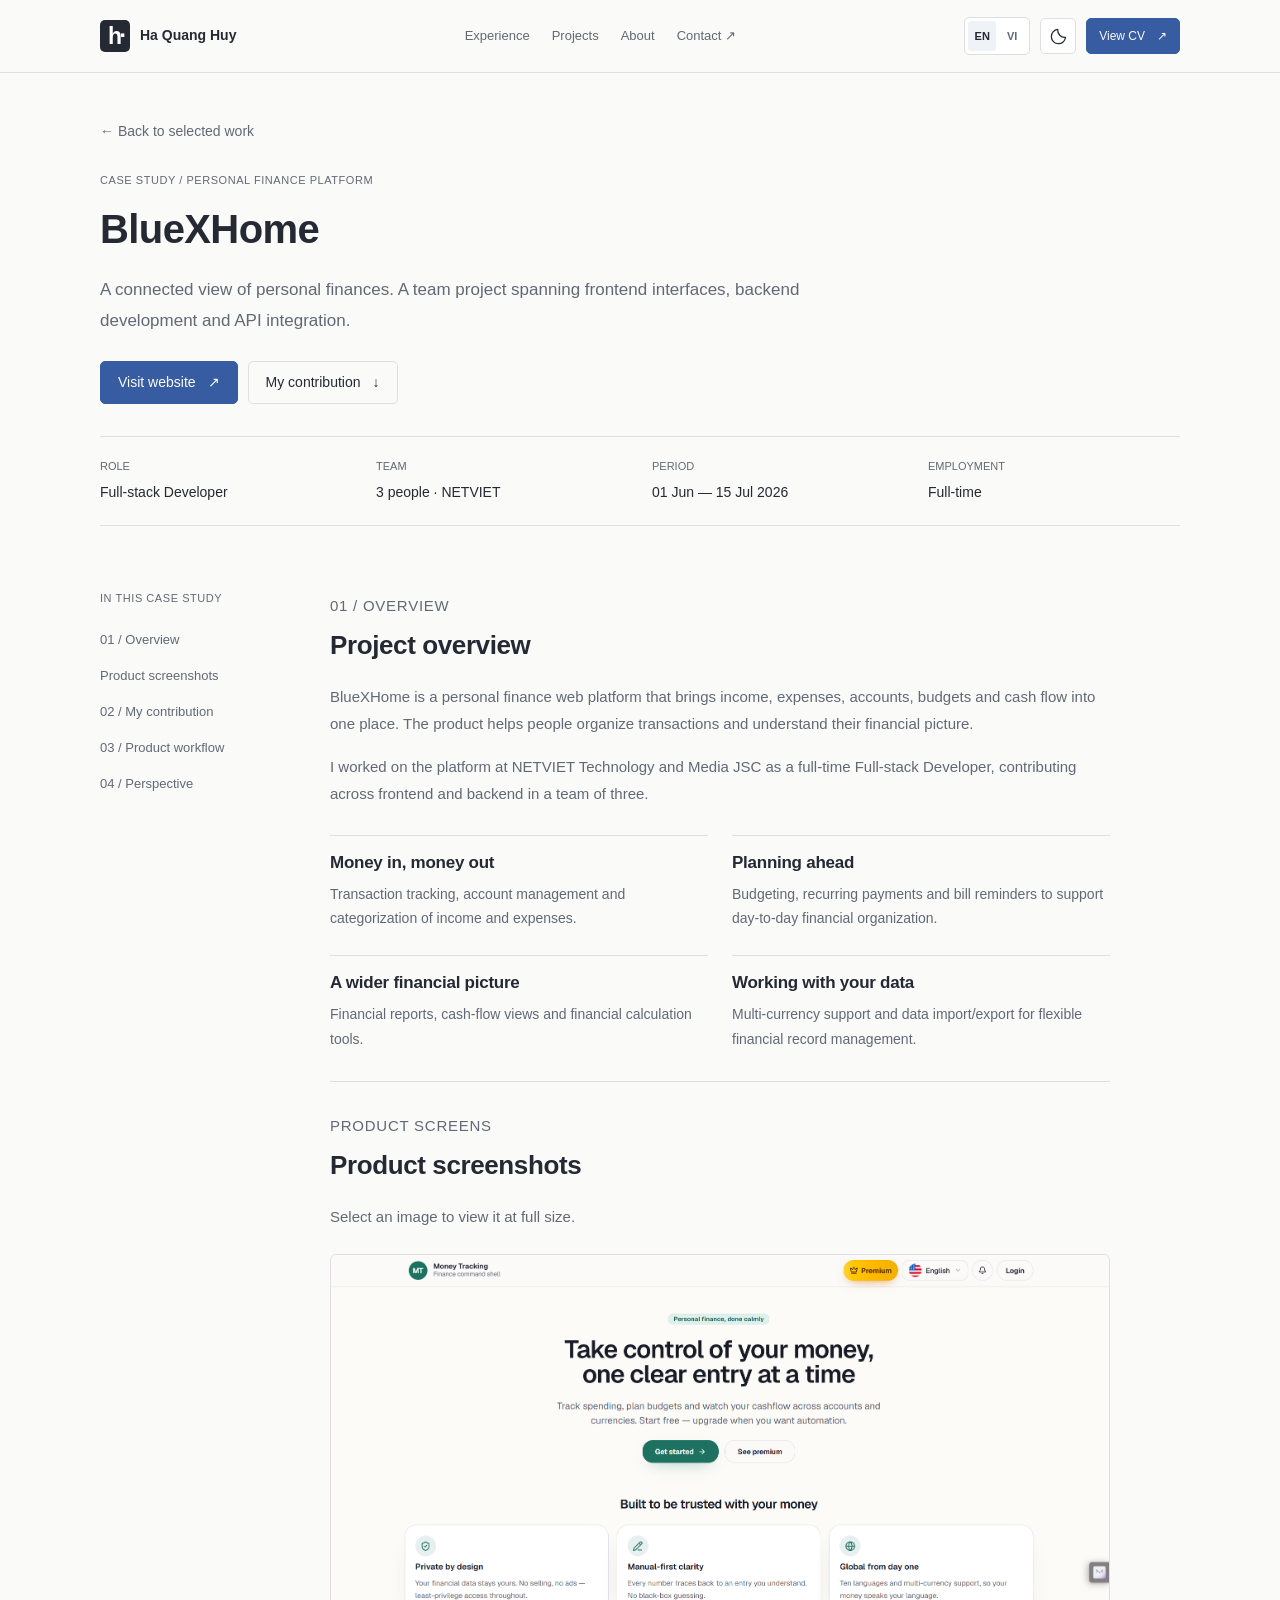
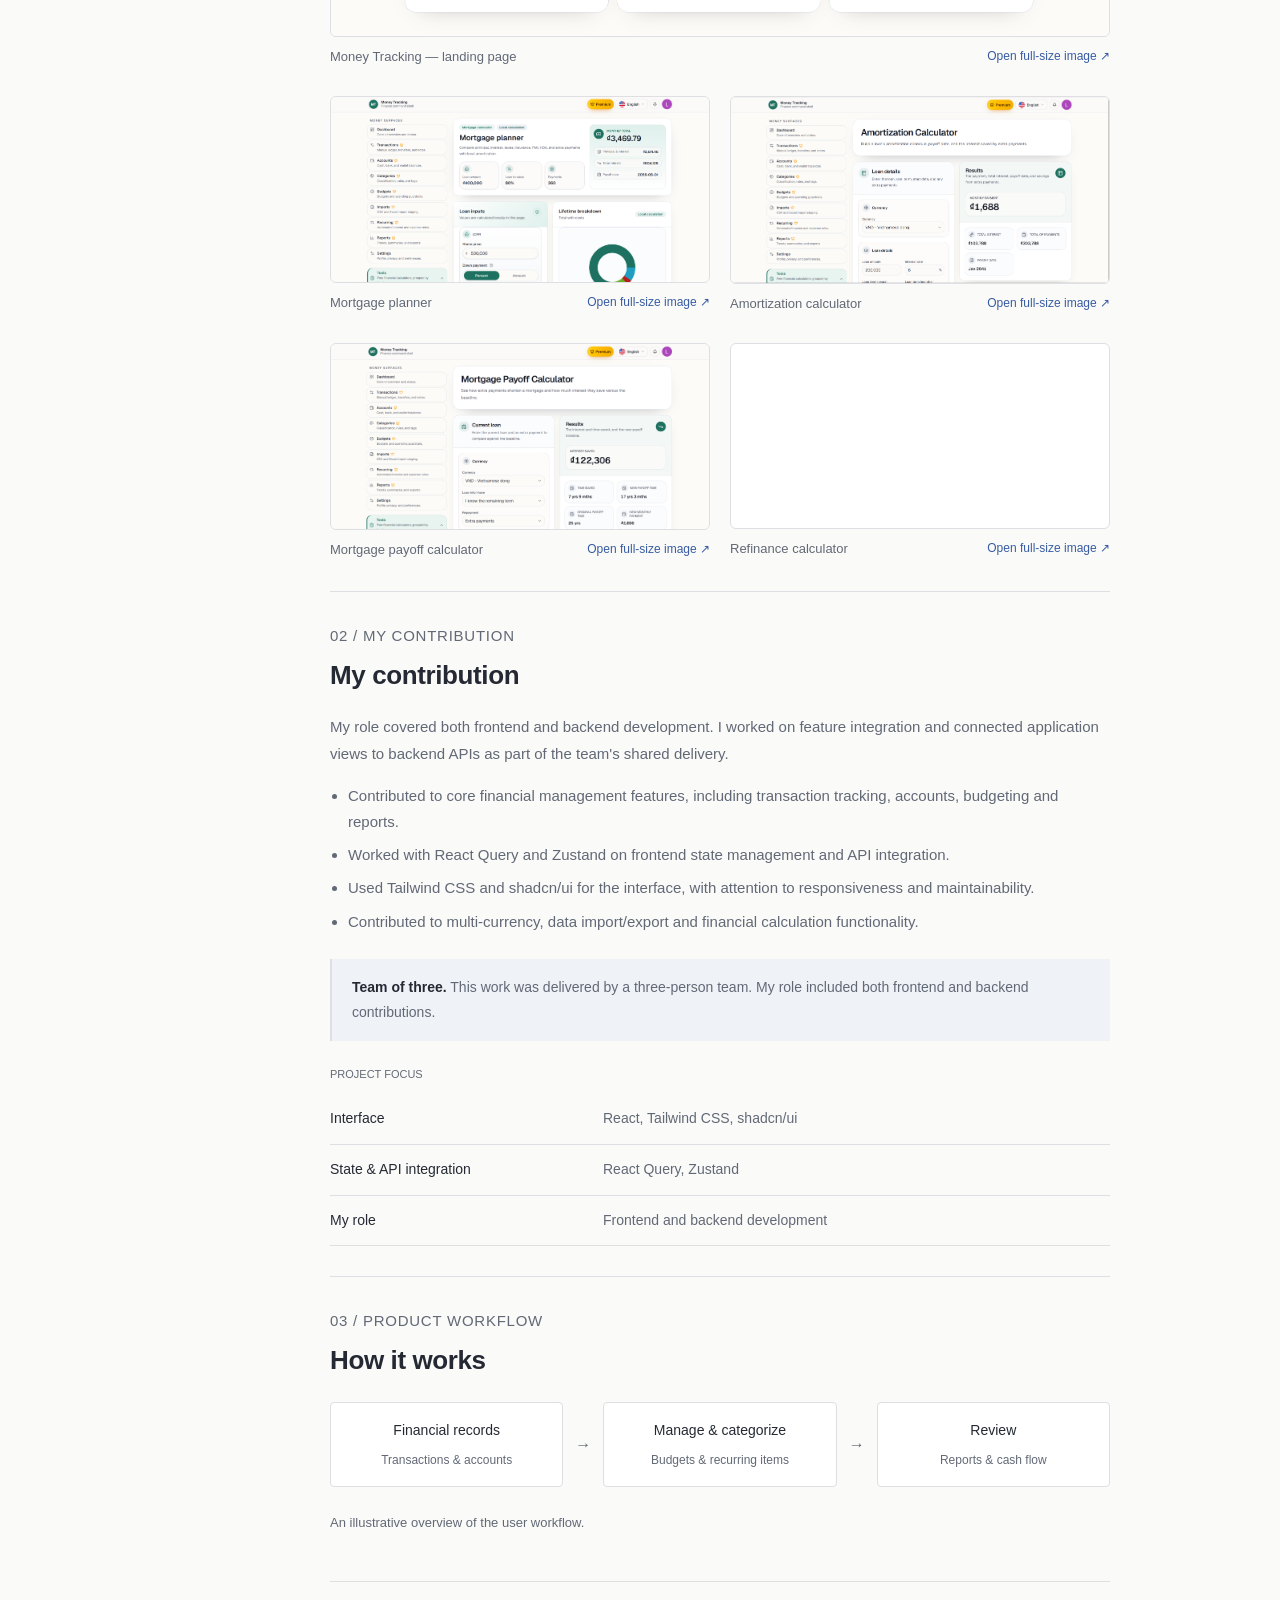
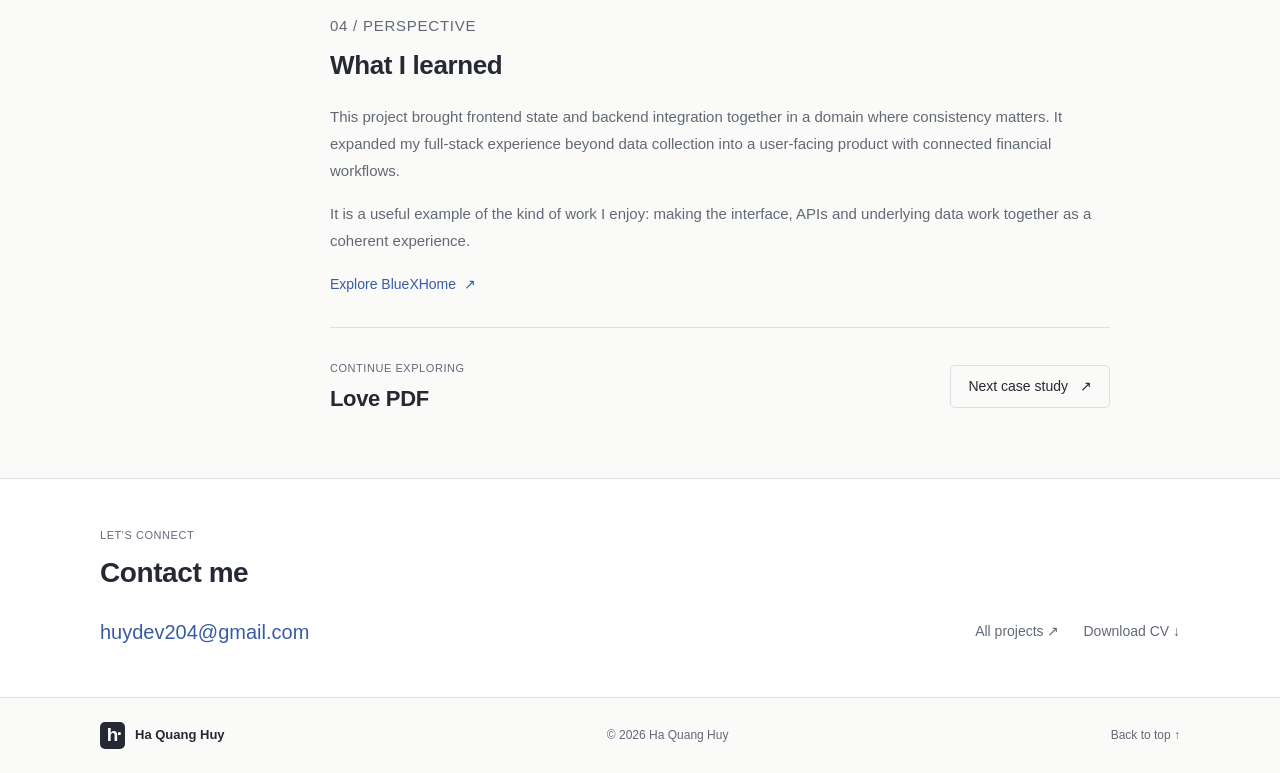
==== commit 3b482d30: "feat: polish bilingual portfolio and projects" ====
--- a/projects/bluexhome.html
+++ b/projects/bluexhome.html
@@ -4,7 +4,7 @@
   <meta charset="utf-8">
   <meta name="viewport" content="width=device-width, initial-scale=1">
   <meta name="color-scheme" content="light dark">
-  <meta name="theme-color" content="#f8faff">
+  <meta name="theme-color" content="#fafaf8">
   <title>BlueXHome — Ha Quang Huy / Full-stack Developer</title>
   <meta name="description" content="A connected view of personal finances. A team project spanning frontend interfaces, backend development and API integration.">
   <meta property="og:type" content="article">
@@ -12,16 +12,18 @@
   <meta property="og:description" content="A connected view of personal finances. A team project spanning frontend interfaces, backend development and API integration.">
   <link rel="icon" type="image/svg+xml" href="../assets/favicon.svg">
   <link rel="stylesheet" href="../style.css">
-  <link rel="preload" href="../assets/fonts/manrope-latin.woff2" as="font" type="font/woff2" crossorigin>
   <script src="../theme-init.js"></script>
+  <script src="../i18n-vi.js" defer></script>
+  <script src="../i18n.js" defer></script>
   <script src="../script.js" defer></script>
 </head>
 <body>
   <a class="skip-link" href="#main">Skip to content</a>
   <header class="site-header"><div class="container header-inner">
-    <a class="brand" href="../index.html#home" aria-label="Ha Quang Huy, home"><span class="brand-mark" aria-hidden="true">h<span>.</span></span><span>Ha Quang Huy<span class="brand-caption">FULL-STACK DEVELOPER</span></span></a>
+    <a class="brand" href="../index.html#home" aria-label="Ha Quang Huy, home"><span class="brand-mark" aria-hidden="true">h<span>.</span></span><span>Ha Quang Huy</span></a>
     <nav class="main-nav" id="main-nav" aria-label="Main navigation"><a href="../index.html#experience">Experience</a><a href="../index.html#projects">Projects</a><a href="../index.html#about">About</a><a href="../index.html#contact">Contact <span aria-hidden="true">↗</span></a></nav>
     <div class="header-actions">
+      <div class="language-switch" role="group" aria-label="Language" hidden><button type="button" data-language="en" lang="en" aria-label="English" aria-pressed="true">EN</button><button type="button" data-language="vi" lang="vi" aria-label="Tiếng Việt" aria-pressed="false">VI</button></div>
       <button class="icon-button theme-toggle" type="button" aria-label="Switch to dark theme" aria-pressed="false"><svg aria-hidden="true" viewBox="0 0 24 24" width="19" height="19"><path d="M20.9 13A9 9 0 0 1 11 3.1 9 9 0 1 0 20.9 13Z" fill="none" stroke="currentColor" stroke-width="1.6" stroke-linejoin="round"/></svg></button>
       <a class="button button-small header-cv" href="../assets/Ha-Quang-Huy-Full-Stack-Developer-CV.pdf" target="_blank" rel="noopener noreferrer">View CV <span aria-hidden="true">↗</span></a>
       <button class="icon-button menu-toggle" type="button" aria-controls="main-nav" aria-expanded="false" aria-label="Open navigation"><svg aria-hidden="true" viewBox="0 0 24 24" width="22" height="22"><path d="M4 7h16M4 12h16M4 17h16" fill="none" stroke="currentColor" stroke-width="1.6" stroke-linecap="round"/></svg></button>
@@ -30,20 +32,21 @@
   <main id="main">
     <section class="case-hero container" aria-labelledby="case-title">
       <a class="quiet-link back-link" href="../index.html#projects">← Back to selected work</a>
-      <div class="case-hero-grid"><div><p class="eyebrow">CASE STUDY / PERSONAL FINANCE PLATFORM</p><h1 id="case-title">BlueXHome</h1><p class="case-lead">A connected view of personal finances. A team project spanning frontend interfaces, backend development and API integration.</p><div class="hero-actions"><a class="button" href="https://bluexhome.com/" target="_blank" rel="noopener noreferrer">Visit website <span aria-hidden="true">↗</span></a><a class="button button-outline" href="#contribution">My contribution <span aria-hidden="true">↓</span></a></div></div><div class="project-art bluex-art" aria-hidden="true"><div class="art-heading"><span class="product-logo" aria-hidden="true">b<span>↗</span></span><span class="mono">BLUEXHOME / FINANCE</span><span class="art-arrow" aria-hidden="true">↗</span></div><div class="finance-visual" aria-hidden="true"><span class="visual-label">A CLEARER FINANCIAL PICTURE</span><span class="visual-title">Every account.<br>One perspective.</span><div class="finance-nodes"><span><i>◎</i>Accounts</span><span><i>⇄</i>Transactions</span><span><i>▥</i>Reports</span></div></div><div class="art-footer"><span class="mono">PERSONAL FINANCE PLATFORM</span><span class="mono">2026</span></div></div></div>
+      <div class="case-hero-grid"><div><p class="eyebrow">CASE STUDY / PERSONAL FINANCE PLATFORM</p><h1 id="case-title">BlueXHome</h1><p class="case-lead">A connected view of personal finances. A team project spanning frontend interfaces, backend development and API integration.</p><div class="hero-actions"><a class="button" href="https://bluexhome.com/" target="_blank" rel="noopener noreferrer">Visit website <span aria-hidden="true">↗</span></a><a class="button button-outline" href="#contribution">My contribution <span aria-hidden="true">↓</span></a></div></div></div>
       <dl class="case-facts"><div><dt>ROLE</dt><dd>Full-stack Developer</dd></div><div><dt>TEAM</dt><dd>3 people · NETVIET</dd></div><div><dt>PERIOD</dt><dd>01 Jun — 15 Jul 2026</dd></div><div><dt>EMPLOYMENT</dt><dd>Full-time</dd></div></dl>
     </section>
     <div class="case-layout container">
-      <nav class="case-nav" aria-label="Case study contents"><p class="eyebrow">IN THIS CASE STUDY</p><a href="#overview">01 / Overview</a><a href="#contribution">02 / My contribution</a><a href="#workflow">03 / Product workflow</a><a href="#reflection">04 / Perspective</a></nav>
+      <nav class="case-nav" aria-label="Case study contents"><p class="eyebrow">IN THIS CASE STUDY</p><a href="#overview">01 / Overview</a><a href="#screenshots">Product screenshots</a><a href="#contribution">02 / My contribution</a><a href="#workflow">03 / Product workflow</a><a href="#reflection">04 / Perspective</a></nav>
       <div class="case-content">
-        <section class="case-section" id="overview"><p class="eyebrow">01 / OVERVIEW</p><h2>The product and its purpose.</h2><p>BlueXHome is a personal finance web platform that brings income, expenses, accounts, budgets and cash flow into one place. The product helps people organize transactions and understand their financial picture.</p><p>I worked on the platform at NETVIET Technology and Media JSC as a full-time Full-stack Developer, contributing across frontend and backend in a team of three.</p><div class="capabilities"><article class="capability"><span class="mono">01</span><h3>Money in, money out</h3><p>Transaction tracking, account management and categorization of income and expenses.</p></article><article class="capability"><span class="mono">02</span><h3>Planning ahead</h3><p>Budgeting, recurring payments and bill reminders to support day-to-day financial organization.</p></article><article class="capability"><span class="mono">03</span><h3>A wider financial picture</h3><p>Financial reports, cash-flow views and financial calculation tools.</p></article><article class="capability"><span class="mono">04</span><h3>Working with your data</h3><p>Multi-currency support and data import/export for flexible financial record management.</p></article></div></section>
-        <section class="case-section" id="contribution"><p class="eyebrow">02 / MY CONTRIBUTION</p><h2>Working across the stack.</h2><p>My role covered both frontend and backend development. I worked on feature integration and connected application views to backend APIs as part of the team's shared delivery.</p><ul class="detail-list"><li>Contributed to core financial management features, including transaction tracking, accounts, budgeting and reports.</li><li>Worked with React Query and Zustand on frontend state management and API integration.</li><li>Used Tailwind CSS and shadcn/ui for the interface, with attention to responsiveness and maintainability.</li><li>Contributed to multi-currency, data import/export and financial calculation functionality.</li></ul><div class="case-note"><strong>Collaborative delivery.</strong> This work was delivered by a three-person team. My role included both frontend and backend contributions.</div><table class="stack-table"><caption>PROJECT FOCUS</caption><tbody><tr><th scope="row">Interface</th><td>React, Tailwind CSS, shadcn/ui</td></tr><tr><th scope="row">State & API integration</th><td>React Query, Zustand</td></tr><tr><th scope="row">My role</th><td>Frontend and backend development</td></tr></tbody></table></section>
-        <section class="case-section" id="workflow"><p class="eyebrow">03 / PRODUCT WORKFLOW</p><h2>Connecting the experience.</h2><div class="flow-diagram" aria-label="High-level product workflow"><div class="flow-node">Financial records<small>Transactions & accounts</small></div><span class="flow-arrow" aria-hidden="true">→</span><div class="flow-node">Manage & categorize<small>Budgets & recurring items</small></div><span class="flow-arrow" aria-hidden="true">→</span><div class="flow-node">Review<small>Reports & cash flow</small></div></div><p class="diagram-caption">An illustrative overview of the user workflow.</p></section>
-        <section class="case-section" id="reflection"><p class="eyebrow">04 / PERSPECTIVE</p><h2>The full-stack connection.</h2><p>This project brought frontend state and backend integration together in a domain where consistency matters. It expanded my full-stack experience beyond data collection into a user-facing product with connected financial workflows.</p><p>It is a useful example of the kind of work I enjoy: making the interface, APIs and underlying data work together as a coherent experience.</p><a class="text-link" href="https://bluexhome.com/" target="_blank" rel="noopener noreferrer">Explore BlueXHome <span aria-hidden="true">↗</span></a></section>
+        <section class="case-section" id="overview"><p class="eyebrow">01 / OVERVIEW</p><h2>Project overview</h2><p>BlueXHome is a personal finance web platform that brings income, expenses, accounts, budgets and cash flow into one place. The product helps people organize transactions and understand their financial picture.</p><p>I worked on the platform at NETVIET Technology and Media JSC as a full-time Full-stack Developer, contributing across frontend and backend in a team of three.</p><div class="capabilities"><article class="capability"><span class="mono">01</span><h3>Money in, money out</h3><p>Transaction tracking, account management and categorization of income and expenses.</p></article><article class="capability"><span class="mono">02</span><h3>Planning ahead</h3><p>Budgeting, recurring payments and bill reminders to support day-to-day financial organization.</p></article><article class="capability"><span class="mono">03</span><h3>A wider financial picture</h3><p>Financial reports, cash-flow views and financial calculation tools.</p></article><article class="capability"><span class="mono">04</span><h3>Working with your data</h3><p>Multi-currency support and data import/export for flexible financial record management.</p></article></div></section>
+        <section class="case-section" id="screenshots"><p class="eyebrow">PRODUCT SCREENS</p><h2>Product screenshots</h2><p class="muted">Select an image to view it at full size.</p><div class="product-gallery"><figure class="product-shot product-shot-featured"><a href="../img/projects/bluexhome-landing.png" target="_blank" rel="noopener noreferrer" aria-label="Money Tracking — landing page"><img src="../img/projects/bluexhome-landing.png" alt="Money Tracking — landing page" width="1881" height="922" loading="lazy" decoding="async"></a><figcaption><span>Money Tracking — landing page</span><a href="../img/projects/bluexhome-landing.png" target="_blank" rel="noopener noreferrer">Open full-size image <span aria-hidden="true">↗</span></a></figcaption></figure><figure class="product-shot"><a href="../img/projects/bluexhome-mortgage.png" target="_blank" rel="noopener noreferrer" aria-label="Mortgage planner"><img src="../img/projects/bluexhome-mortgage.png" alt="Mortgage planner" width="1885" height="921" loading="lazy" decoding="async"></a><figcaption><span>Mortgage planner</span><a href="../img/projects/bluexhome-mortgage.png" target="_blank" rel="noopener noreferrer">Open full-size image <span aria-hidden="true">↗</span></a></figcaption></figure><figure class="product-shot"><a href="../img/projects/bluexhome-amortization.png" target="_blank" rel="noopener noreferrer" aria-label="Amortization calculator"><img src="../img/projects/bluexhome-amortization.png" alt="Amortization calculator" width="1882" height="925" loading="lazy" decoding="async"></a><figcaption><span>Amortization calculator</span><a href="../img/projects/bluexhome-amortization.png" target="_blank" rel="noopener noreferrer">Open full-size image <span aria-hidden="true">↗</span></a></figcaption></figure><figure class="product-shot"><a href="../img/projects/bluexhome-payoff.png" target="_blank" rel="noopener noreferrer" aria-label="Mortgage payoff calculator"><img src="../img/projects/bluexhome-payoff.png" alt="Mortgage payoff calculator" width="1880" height="923" loading="lazy" decoding="async"></a><figcaption><span>Mortgage payoff calculator</span><a href="../img/projects/bluexhome-payoff.png" target="_blank" rel="noopener noreferrer">Open full-size image <span aria-hidden="true">↗</span></a></figcaption></figure><figure class="product-shot"><a href="../img/projects/bluexhome-refinance.png" target="_blank" rel="noopener noreferrer" aria-label="Refinance calculator"><img src="../img/projects/bluexhome-refinance.png" alt="Refinance calculator" width="1887" height="920" loading="lazy" decoding="async"></a><figcaption><span>Refinance calculator</span><a href="../img/projects/bluexhome-refinance.png" target="_blank" rel="noopener noreferrer">Open full-size image <span aria-hidden="true">↗</span></a></figcaption></figure></div></section>
+        <section class="case-section" id="contribution"><p class="eyebrow">02 / MY CONTRIBUTION</p><h2>My contribution</h2><p>My role covered both frontend and backend development. I worked on feature integration and connected application views to backend APIs as part of the team's shared delivery.</p><ul class="detail-list"><li>Contributed to core financial management features, including transaction tracking, accounts, budgeting and reports.</li><li>Worked with React Query and Zustand on frontend state management and API integration.</li><li>Used Tailwind CSS and shadcn/ui for the interface, with attention to responsiveness and maintainability.</li><li>Contributed to multi-currency, data import/export and financial calculation functionality.</li></ul><div class="case-note"><strong>Team of three.</strong> This work was delivered by a three-person team. My role included both frontend and backend contributions.</div><table class="stack-table"><caption>PROJECT FOCUS</caption><tbody><tr><th scope="row">Interface</th><td>React, Tailwind CSS, shadcn/ui</td></tr><tr><th scope="row">State & API integration</th><td>React Query, Zustand</td></tr><tr><th scope="row">My role</th><td>Frontend and backend development</td></tr></tbody></table></section>
+        <section class="case-section" id="workflow"><p class="eyebrow">03 / PRODUCT WORKFLOW</p><h2>How it works</h2><div class="flow-diagram" aria-label="High-level product workflow"><div class="flow-node">Financial records<small>Transactions & accounts</small></div><span class="flow-arrow" aria-hidden="true">→</span><div class="flow-node">Manage & categorize<small>Budgets & recurring items</small></div><span class="flow-arrow" aria-hidden="true">→</span><div class="flow-node">Review<small>Reports & cash flow</small></div></div><p class="diagram-caption">An illustrative overview of the user workflow.</p></section>
+        <section class="case-section" id="reflection"><p class="eyebrow">04 / PERSPECTIVE</p><h2>What I learned</h2><p>This project brought frontend state and backend integration together in a domain where consistency matters. It expanded my full-stack experience beyond data collection into a user-facing product with connected financial workflows.</p><p>It is a useful example of the kind of work I enjoy: making the interface, APIs and underlying data work together as a coherent experience.</p><a class="text-link" href="https://bluexhome.com/" target="_blank" rel="noopener noreferrer">Explore BlueXHome <span aria-hidden="true">↗</span></a></section>
         <div class="case-next"><div><p class="eyebrow">CONTINUE EXPLORING</p><h3>Love PDF</h3></div><a class="button button-outline" href="love-pdf.html">Next case study <span aria-hidden="true">↗</span></a></div>
       </div>
     </div>
-    <section class="contact-section" id="contact" aria-labelledby="contact-title"><div class="container"><div class="contact-top"><div><p class="eyebrow">LET'S CONNECT</p><h2 id="contact-title">Let's build<br><span>something useful.</span></h2></div><a class="contact-arrow" href="mailto:huydev204@gmail.com" aria-label="Email Ha Quang Huy"><span aria-hidden="true">↗</span></a></div><div class="contact-bottom"><a class="contact-email" href="mailto:huydev204@gmail.com">huydev204@gmail.com</a><div class="contact-links"><a href="../index.html#projects">All projects ↗</a><a href="../assets/Ha-Quang-Huy-Full-Stack-Developer-CV.pdf" download>Download CV ↓</a></div></div></div></section>
+    <section class="contact-section" id="contact" aria-labelledby="contact-title"><div class="container"><div class="contact-top"><div><p class="eyebrow">LET'S CONNECT</p><h2 id="contact-title">Contact me</h2></div></div><div class="contact-bottom"><a class="contact-email" href="mailto:huydev204@gmail.com">huydev204@gmail.com</a><div class="contact-links"><a href="../index.html#projects">All projects ↗</a><a href="../assets/Ha-Quang-Huy-Full-Stack-Developer-CV.pdf" download>Download CV ↓</a></div></div></div></section>
   </main>
   <footer class="site-footer"><div class="container footer-inner"><a class="brand" href="../index.html#home"><span class="brand-mark" aria-hidden="true">h<span>.</span></span><span>Ha Quang Huy</span></a><p>© <span data-year>2026</span> Ha Quang Huy</p><a class="quiet-link" href="../index.html#home">Back to top ↑</a></div></footer>
 </body>
--- a/style.css
+++ b/style.css
@@ -1,566 +1,325 @@
-@font-face {
-  font-family: "Manrope";
-  src: url("assets/fonts/manrope-latin.woff2") format("woff2");
-  font-style: normal;
-  font-weight: 400 800;
-  font-display: swap;
-}
-
 :root {
-  --bg: #f8faff;
-  --surface: #ffffff;
-  --ink: #17243d;
-  --muted: #616f87;
-  --line: #e1e7f0;
-  --accent: #315fef;
-  --accent-hover: #244dd0;
-  --soft: #eef3ff;
-  --mint: #e7edff;
-  --mint-ink: #244bb6;
-  --sand: #f0eaff;
-  --sand-ink: #6546a6;
-  --contact: #132442;
-  --shadow: 0 14px 45px -25px #223b7340;
-  --font: "Manrope", "Segoe UI", Arial, sans-serif;
+  --bg: #fafaf8;
+  --surface: #fff;
+  --ink: #242933;
+  --muted: #626976;
+  --line: #dedfe3;
+  --accent: #385ca2;
+  --accent-hover: #294a88;
+  --soft: #eff2f7;
+  --font: "Segoe UI", -apple-system, BlinkMacSystemFont, Arial, sans-serif;
   --mono: "Cascadia Code", Consolas, monospace;
 }
-
 :root[data-theme="dark"] {
-  --bg: #0d1423;
-  --surface: #141e31;
-  --ink: #e9effc;
-  --muted: #a1aec5;
-  --line: #2a3650;
-  --accent: #92adff;
-  --accent-hover: #bed0ff;
-  --soft: #1c2a45;
-  --mint: #1e2c50;
-  --mint-ink: #bed0ff;
-  --sand: #2a2446;
-  --sand-ink: #d0bfff;
-  --contact: #0b1120;
-  --shadow: 0 14px 45px -25px #0009;
+  --bg: #191d24;
+  --surface: #20252e;
+  --ink: #e8eaf0;
+  --muted: #acb2be;
+  --line: #373e49;
+  --accent: #a2bce9;
+  --accent-hover: #c0d0ed;
+  --soft: #282f3b;
   color-scheme: dark;
 }
-
 * { box-sizing: border-box; }
-html { scroll-behavior: smooth; scroll-padding-top: 104px; }
-body { margin: 0; background: var(--bg); color: var(--ink); font: 15px/1.8 var(--font); -webkit-font-smoothing: antialiased; }
+html { scroll-behavior: smooth; scroll-padding-top: 96px; }
+body { margin: 0; background: var(--bg); color: var(--ink); font: 16px/1.7 var(--font); -webkit-font-smoothing: antialiased; }
 a { color: inherit; text-decoration: none; }
-button { font: inherit; cursor: pointer; }
+button, input, select, textarea { font: inherit; }
+button { cursor: pointer; }
 button, a { -webkit-tap-highlight-color: transparent; }
-a:focus-visible, button:focus-visible { outline: 3px solid var(--accent); outline-offset: 5px; }
-::selection { background: var(--accent); color: var(--bg); }
+a:focus-visible, button:focus-visible { outline: 2px solid var(--accent); outline-offset: 4px; }
+::selection { background: var(--soft); color: var(--ink); }
 svg { display: block; flex-shrink: 0; }
 img { max-width: 100%; height: auto; }
 p, h1, h2, h3, h4 { margin: 0; }
 ul { margin: 0; padding: 0; }
-h1, h2, h3, h4 { line-height: 1.2; }
-h1, h2 { font-weight: 700; letter-spacing: -.055em; }
-h3 { font-weight: 700; letter-spacing: -.035em; }
-.container { max-width: 1240px; margin-inline: auto; padding-inline: 40px; }
-.mono, .eyebrow { font: 10px/1.7 var(--mono); letter-spacing: .075em; }
-.eyebrow { color: var(--accent); display: flex; align-items: center; gap: 10px; }
+h1, h2, h3, h4 { line-height: 1.3; font-weight: 600; letter-spacing: -.015em; }
+h2 { font-size: 28px; }
+.container { max-width: 1160px; margin-inline: auto; padding-inline: 40px; }
+.mono { font: 12px/1.6 var(--font); }
+.eyebrow { font: 11px/1.6 var(--font); font-weight: 500; letter-spacing: .05em; color: var(--muted); }
 .muted { color: var(--muted); }
-.status-dot { display: inline-block; width: 7px; height: 7px; flex: 0 0 7px; background: currentColor; border-radius: 50%; }
-.skip-link { position: fixed; top: 12px; left: 12px; z-index: 100; background: var(--surface); padding: 12px 20px; border-radius: 8px; transform: translateY(-180%); }
+.skip-link { position: fixed; top: 12px; left: 12px; z-index: 100; background: var(--surface); padding: 10px 16px; border: 1px solid var(--line); border-radius: 4px; transform: translateY(-180%); }
 .skip-link:focus { transform: translateY(0); }
 
-/* Navigation */
-.site-header { position: sticky; top: 0; z-index: 20; background: color-mix(in srgb, var(--bg) 88%, transparent); backdrop-filter: blur(18px); border-bottom: 1px solid var(--line); }
-.header-inner { height: 88px; display: flex; align-items: center; justify-content: space-between; gap: 25px; }
-.brand { display: inline-flex; align-items: center; gap: 12px; font-size: 13px; font-weight: 800; white-space: nowrap; line-height: 1.6; }
-.brand-mark { width: 43px; height: 43px; border-radius: 14px; background: var(--ink); color: var(--surface); display: grid; place-items: center; font-size: 29px; font-weight: 800; letter-spacing: -.06em; line-height: 1; padding-bottom: 3px; position: relative; }
-.brand-mark span { display: inline; color: #91b2ff; position: absolute; right: 7px; bottom: 10px; }
-.brand-caption { display: block; color: var(--muted); font: 8px/1.8 var(--mono); letter-spacing: .06em; margin-top: 2px; }
-.main-nav { display: flex; align-items: center; gap: 29px; color: var(--muted); font-size: 12px; font-weight: 600; }
-.main-nav a { padding: 8px 0; transition: color .2s; }
-.main-nav a:hover, .main-nav a[aria-current="location"] { color: var(--accent); }
-.main-nav a[aria-current="location"] { text-decoration: underline; text-underline-offset: 8px; text-decoration-thickness: 2px; }
-.header-actions { display: flex; align-items: center; gap: 14px; }
-.button { display: inline-flex; align-items: center; justify-content: center; gap: 22px; padding: 15px 23px; border: 1px solid var(--accent); border-radius: 10px; background: var(--accent); color: var(--bg); font-size: 12px; line-height: 1.6; font-weight: 700; transition: transform .2s, background .2s, box-shadow .2s; }
-.button:hover { transform: translateY(-3px); background: var(--accent-hover); border-color: var(--accent-hover); box-shadow: 0 8px 25px -12px var(--accent); }
-.button span { font-size: 17px; line-height: 1; }
-.button-outline { background: var(--surface); color: var(--ink); border-color: var(--line); }
-.button-outline:hover { background: var(--soft); border-color: var(--accent); }
-.button-small { padding: 10px 17px; font-size: 11px; gap: 16px; }
-.icon-button { display: grid; place-items: center; width: 39px; height: 39px; border-radius: 50%; border: 1px solid var(--line); background: var(--surface); color: var(--ink); }
+/* Header */
+.site-header { position: sticky; top: 0; z-index: 20; background: var(--bg); border-bottom: 1px solid var(--line); }
+.header-inner { min-height: 72px; display: flex; align-items: center; justify-content: space-between; gap: 20px; }
+.brand { display: inline-flex; align-items: center; gap: 10px; font-size: 14px; font-weight: 600; white-space: nowrap; line-height: 1.4; }
+.brand-mark { width: 30px; height: 32px; display: grid; place-items: center; border-radius: 5px; background: var(--ink); color: var(--surface); font-size: 23px; font-weight: 600; position: relative; padding-bottom: 3px; }
+.brand-mark span { position: absolute; right: 4px; bottom: 7px; color: var(--surface); }
+.main-nav { display: flex; align-items: center; gap: 22px; color: var(--muted); font-size: 13px; }
+.main-nav a { padding-block: 10px; white-space: nowrap; }
+.main-nav a:hover, .main-nav a[aria-current="location"] { color: var(--ink); text-decoration: underline; text-underline-offset: 6px; }
+.header-actions { display: flex; align-items: center; gap: 10px; }
+.language-switch { display: inline-flex; gap: 2px; padding: 3px; border: 1px solid var(--line); border-radius: 5px; background: var(--surface); flex-shrink: 0; }
+.language-switch[hidden] { display: none; }
+.language-switch button { min-width: 28px; min-height: 30px; padding: 4px 6px; border: 0; border-radius: 3px; background: transparent; color: var(--muted); font-size: 11px; font-weight: 600; }
+.language-switch button[aria-pressed="true"] { background: var(--soft); color: var(--ink); }
+.button { display: inline-flex; align-items: center; justify-content: center; gap: 12px; padding: 10px 17px; min-height: 42px; border: 1px solid var(--accent); border-radius: 5px; background: var(--accent); color: var(--bg); font-size: 14px; line-height: 1.5; font-weight: 500; transition: background .15s; }
+.button:hover { background: var(--accent-hover); border-color: var(--accent-hover); }
+.button-outline { background: transparent; color: var(--ink); border-color: var(--line); }
+.button-outline:hover { background: var(--soft); border-color: var(--line); }
+.button-small { padding: 7px 12px; min-height: 36px; font-size: 12px; }
+.icon-button { display: grid; place-items: center; width: 36px; height: 36px; border-radius: 5px; border: 1px solid var(--line); background: var(--surface); color: var(--ink); }
 .icon-button:hover { background: var(--soft); }
 .menu-toggle { display: none; }
-.text-link, .quiet-link { display: inline-flex; align-items: center; gap: 11px; font-size: 12px; font-weight: 700; }
+.text-link, .quiet-link { display: inline-flex; align-items: center; gap: 8px; font-size: 14px; font-weight: 500; }
 .text-link { color: var(--accent); }
-.quiet-link { color: var(--muted); font-weight: 500; }
-.text-link:hover, .quiet-link:hover { text-decoration: underline; text-underline-offset: 5px; }
-
-/* Hero */
-.hero { display: grid; grid-template-columns: 1fr; padding-top: 60px; padding-bottom: 60px; position: relative; isolation: isolate; }
-.hero-copy { max-width: 850px; }
-.hero::before { content: ""; position: absolute; inset: 0; z-index: -1; background: radial-gradient(ellipse at 87% 45%, color-mix(in srgb, var(--accent) 8%, transparent), transparent 55%); pointer-events: none; }
-.hero-location { display: inline-flex; flex-wrap: wrap; background: var(--soft); border: 1px solid var(--line); border-radius: 30px; padding: 7px 12px; font-size: 8px; gap: 7px; }
-.location-divider { opacity: .45; margin-inline: 2px; }
-.hero h1 { font-size: clamp(52px, 5.1vw, 73px); font-weight: 800; line-height: 1.08; margin: 25px 0 25px; }
-.hero h1 span { color: var(--accent); }
-.hero-intro { font-size: 17px; max-width: 480px; line-height: 1.8; }
-.hero-intro strong { font-weight: 700; }
-.hero-description { font-size: 13px; line-height: 1.95; color: var(--muted); max-width: 480px; margin-top: 13px; }
-.hero-actions { display: flex; flex-wrap: wrap; gap: 12px; margin-top: 27px; }
-.hero-socials { display: flex; align-items: center; gap: 23px; margin-top: 23px; }
-.hero-github { color: var(--muted); gap: 8px; font-weight: 600; }
-.hero-socials .quiet-link { border-left: 1px solid var(--line); padding-left: 23px; font-size: 11px; }
-.hero-identity { display: flex; align-items: center; gap: 16px; margin-top: 26px; }
-.hero-avatar { width: 72px; height: 72px; flex: 0 0 72px; border-radius: 50%; object-fit: cover; object-position: 50% 47%; border: 3px solid var(--surface); outline: 1px solid var(--line); }
-.hero-identity strong { display: block; font-size: 15px; font-weight: 800; letter-spacing: -.02em; }
-.hero-identity span { display: block; color: var(--muted); font-size: 11px; margin-top: 3px; }
-.stack-panel { padding: 27px; border: 1px solid var(--line); border-radius: 24px; background: var(--surface); box-shadow: var(--shadow); position: relative; }
-.stack-panel::before { content: ""; position: absolute; inset: 12px -12px -12px 12px; z-index: -1; background: var(--soft); border: 1px solid var(--line); border-radius: 24px; transform: rotate(3deg); }
-.panel-top { display: flex; align-items: center; justify-content: space-between; color: var(--muted); }
-.panel-top .mono { display: flex; align-items: center; gap: 8px; font-size: 8px; }
-.panel-top .status-dot { color: var(--accent); width: 5px; height: 5px; flex-basis: 5px; }
-.panel-dots { font-size: 22px; color: var(--accent); line-height: 1; }
-.stack-identity { display: flex; align-items: center; justify-content: space-between; gap: 10px; padding: 31px 0 28px; }
-.stack-identity .mono { font-size: 8px; color: var(--muted); }
-.stack-identity p { font-size: 22px; font-weight: 700; letter-spacing: -.04em; line-height: 1.4; margin-top: 8px; }
-.stack-monogram { color: var(--accent); width: 72px; flex-shrink: 0; }
-.stack-monogram svg { width: 72px; height: 72px; }
-.stack-layer { display: flex; align-items: center; gap: 14px; padding: 17px 15px; border: 1px solid var(--line); border-radius: 12px; background: var(--bg); transition: transform .2s, border-color .2s; }
-.stack-layer:hover { transform: translateX(4px); border-color: var(--accent); }
-.layer-icon { width: 38px; height: 38px; flex-shrink: 0; border-radius: 11px; display: grid; place-items: center; color: var(--accent); background: var(--soft); font: 15px var(--mono); }
-.layer-caption { display: block; font: 8px/1.6 var(--mono); color: var(--muted); letter-spacing: .04em; margin-bottom: 3px; }
-.stack-layer strong { font-size: 12px; font-weight: 700; }
-.layer-arrow { margin-left: auto; color: var(--muted); }
-.stack-connector { height: 11px; width: 1px; margin-left: 34px; background: var(--line); }
-.panel-bottom { display: flex; align-items: center; justify-content: space-between; gap: 10px; margin-top: 23px; border-top: 1px solid var(--line); padding-top: 16px; }
-.panel-bottom .mono { font-size: 7px; color: var(--muted); }
-.facts-strip { display: grid; grid-template-columns: 1fr 1fr 1.5fr 1fr; padding-top: 30px; padding-bottom: 30px; border-block: 1px solid var(--line); }
-.facts-strip > div { border-left: 1px solid var(--line); padding-left: 35px; }
-.facts-strip > div:first-child { border: 0; padding: 0; }
-.facts-strip strong { font-size: 30px; font-weight: 800; letter-spacing: -.04em; line-height: 1.3; }
-.facts-strip strong span { font-size: 13px; color: var(--muted); font-weight: 500; letter-spacing: 0; }
-.facts-strip p { font-size: 11px; color: var(--muted); margin-top: 5px; }
-
-/* Section structure */
-.section { padding-block: 95px; }
-.section-heading { display: flex; align-items: flex-end; justify-content: space-between; gap: 50px; margin-bottom: 40px; }
-.section-heading .eyebrow { margin-bottom: 17px; }
-h2 { font-size: 42px; line-height: 1.16; }
-.section-summary { max-width: 300px; font-size: 13px; color: var(--muted); line-height: 1.9; padding-bottom: 3px; }
-.tags { display: flex; flex-wrap: wrap; gap: 7px; margin-top: 21px; }
-.tags span { font-size: 10px; padding: 5px 10px; color: var(--muted); background: var(--surface); border: 1px solid var(--line); border-radius: 6px; line-height: 1.5; }
-.detail-list { padding-left: 17px; font-size: 13px; line-height: 1.9; color: var(--muted); margin-top: 13px; }
-.detail-list li { margin-bottom: 8px; padding-left: 5px; }
-.detail-list li::marker { color: var(--accent); }
-
-/* Career */
-.experience-list { display: flex; flex-direction: column; gap: 20px; }
-.experience-card { display: grid; grid-template-columns: 205px minmax(0, 1fr); gap: 40px; padding: 32px; border: 1px solid var(--line); border-radius: 18px; background: var(--surface); box-shadow: var(--shadow); }
-.experience-meta { border-right: 1px solid var(--line); }
-.company-mark { display: flex; align-items: center; justify-content: center; gap: 3px; width: 47px; height: 47px; border-radius: 13px; background: var(--soft); color: var(--accent); font-size: 24px; font-weight: 800; }
-.company-mark span { font-size: 12px; }
-.company-mark-outline { background: var(--ink); color: var(--surface); }
-.experience-meta .mono { color: var(--muted); margin: 20px 0 10px; font-size: 9px; }
-.tag { display: inline-block; color: var(--accent); background: var(--soft); font: 8px/1.7 var(--mono); letter-spacing: .04em; border: 1px solid var(--line); padding: 4px 8px; border-radius: 5px; }
-.experience-title { display: flex; align-items: center; justify-content: space-between; gap: 20px; margin-bottom: 19px; }
-.experience-title h3 { font-size: 24px; margin-bottom: 7px; }
-.experience-title p { font-size: 12px; color: var(--muted); }
-.experience-title > .muted { font-size: 10px; white-space: nowrap; }
-.experience-content > p, .experience-project p { font-size: 13px; color: var(--muted); line-height: 1.9; }
-.experience-project { border-left: 2px solid var(--line); margin-top: 20px; padding-left: 17px; }
-.experience-project h4 { display: flex; align-items: center; justify-content: space-between; gap: 15px; font-size: 14px; margin-bottom: 8px; }
-.experience-project h4 span { color: var(--muted); font: 9px/1.8 var(--mono); font-weight: 400; }
-
-/* Work: wide, editorial project cards */
+.quiet-link { color: var(--muted); }
+.text-link:hover, .quiet-link:hover { text-decoration: underline; text-underline-offset: 4px; }
+
+/* Introduction */
+.hero { padding-top: 64px; padding-bottom: 52px; }
+.hero-layout { display: grid; grid-template-columns: minmax(0, 1fr) 300px; align-items: center; gap: 72px; }
+.hero-copy { max-width: 680px; }
+.hero-profile { border: 1px solid var(--line); border-radius: 10px; padding: 26px; background: var(--surface); }
+.hero-profile > .eyebrow { margin-bottom: 24px; }
+.hero-identity { display: flex; align-items: center; gap: 20px; }
+.hero-avatar { width: 64px; height: 64px; flex: 0 0 64px; border-radius: 50%; object-fit: cover; object-position: 50% 47%; border: 1px solid var(--line); }
+.hero h1 { font-size: 40px; line-height: 1.2; font-weight: 600; letter-spacing: -.025em; }
+.hero-role { color: var(--muted); font-size: 15px; margin-top: 7px; }
+.hero-role > span[aria-hidden] { padding-inline: 4px; }
+.hero-intro { font-size: 19px; line-height: 1.65; margin-top: 28px; max-width: 660px; }
+.hero-description { font-size: 15px; line-height: 1.8; color: var(--muted); max-width: 660px; margin-top: 14px; }
+.hero-actions { display: flex; flex-wrap: wrap; gap: 10px; margin-top: 24px; }
+.hero-socials { display: flex; align-items: center; flex-wrap: wrap; gap: 24px; margin-top: 24px; }
+.hero-github { color: var(--muted); }
+.facts-strip { display: grid; grid-template-columns: repeat(2, minmax(0, 1fr)); gap: 28px 20px; }
+.facts-strip strong { font-size: 23px; font-weight: 600; line-height: 1.3; }
+.facts-strip strong span { font-size: 14px; color: var(--muted); font-weight: 400; }
+.facts-strip p { font-size: 13px; color: var(--muted); margin-top: 4px; }
+
+/* Content */
+.section { padding-block: 64px; }
+.section-heading { display: flex; align-items: start; justify-content: space-between; gap: 40px; margin-bottom: 30px; }
+.section-heading .eyebrow { margin-bottom: 10px; }
+.section-summary { max-width: 340px; font-size: 14px; color: var(--muted); line-height: 1.75; padding-top: 23px; }
+.tags { display: flex; flex-wrap: wrap; gap: 7px; margin-top: 18px; }
+.tags span { font-size: 12px; padding: 3px 8px; color: var(--muted); background: var(--soft); border-radius: 3px; line-height: 1.5; }
+.detail-list { padding-left: 18px; font-size: 15px; line-height: 1.75; color: var(--muted); margin-top: 14px; }
+.detail-list li { margin-bottom: 7px; }
+.experience-card { display: grid; grid-template-columns: 180px minmax(0, 1fr); gap: 36px; padding-block: 30px; border-top: 1px solid var(--line); }
+.company-mark { display: block; font-size: 15px; font-weight: 600; margin-bottom: 12px; }
+.experience-meta .mono { color: var(--muted); font-size: 12px; margin-bottom: 10px; }
+.tag { display: inline-block; color: var(--muted); font-size: 11px; line-height: 1.5; border: 1px solid var(--line); padding: 3px 7px; border-radius: 3px; }
+.experience-title { display: flex; align-items: start; justify-content: space-between; gap: 20px; margin-bottom: 16px; }
+.experience-title h3 { font-size: 21px; margin-bottom: 6px; }
+.experience-title p { font-size: 14px; color: var(--muted); }
+.experience-title > .muted { font-size: 12px; white-space: nowrap; }
+.experience-content > p, .experience-project p { font-size: 15px; color: var(--muted); line-height: 1.75; }
+.experience-project { margin-top: 22px; }
+.experience-project h4 { display: flex; flex-wrap: wrap; align-items: center; justify-content: space-between; gap: 8px; font-size: 16px; margin-bottom: 7px; }
+.experience-project h4 span { color: var(--muted); font-size: 12px; font-weight: 400; }
+
+/* Project notes */
 .work-section { border-block: 1px solid var(--line); background: var(--surface); }
-.featured-grid { display: flex; flex-direction: column; gap: 26px; }
-.project-card { display: grid; grid-template-columns: 1.05fr 1fr; border: 1px solid var(--line); border-radius: 20px; overflow: hidden; background: var(--bg); transition: box-shadow .25s, transform .25s; }
-.project-card:hover { transform: translateY(-3px); box-shadow: var(--shadow); }
-.project-card:nth-child(even) .project-art { order: 2; }
-.project-art { display: block; min-height: 345px; height: 100%; padding: 28px; position: relative; overflow: hidden; isolation: isolate; }
-.bluex-art { color: var(--mint-ink); background: var(--mint); }
-.pdf-art { color: var(--sand-ink); background: var(--sand); }
-.project-art::before { content: ""; position: absolute; inset: 0; opacity: .25; background-image: radial-gradient(currentColor .65px, transparent .65px); background-size: 19px 19px; z-index: -1; }
-.project-art::after { content: ""; position: absolute; width: 220px; height: 220px; border: 1px solid currentColor; opacity: .08; border-radius: 50%; right: -100px; top: 80px; z-index: -1; }
-.art-heading { display: flex; align-items: center; gap: 12px; }
-.product-logo { font-size: 33px; font-weight: 800; letter-spacing: -.09em; line-height: 1; }
-.product-logo span { font-size: 14px; }
-.pdf-logo span { font-size: 32px; }
-.art-heading .mono { font-size: 8px; }
-.art-arrow { margin-left: auto; font-size: 22px; }
-.finance-visual { padding: 34px 12px 0; }
-.visual-label { display: block; font: 7px/1.8 var(--mono); letter-spacing: .12em; margin-bottom: 10px; }
-.visual-title { display: block; font-size: 35px; font-weight: 800; line-height: 1.18; letter-spacing: -.055em; }
-.finance-nodes { display: flex; gap: 9px; margin-top: 24px; }
-.finance-nodes span { display: flex; align-items: center; gap: 8px; font-size: 9px; background: color-mix(in srgb, var(--mint) 72%, var(--surface)); border: 1px solid color-mix(in srgb, currentColor 18%, transparent); padding: 10px 12px; border-radius: 8px; }
-.finance-nodes i { font-style: normal; font-size: 16px; }
-.art-footer { position: absolute; bottom: 20px; left: 28px; right: 28px; display: flex; align-items: center; justify-content: space-between; gap: 10px; padding-top: 12px; border-top: 1px solid color-mix(in srgb, currentColor 17%, transparent); }
-.art-footer .mono { font-size: 7px; letter-spacing: .02em; }
-.pdf-visual { height: 238px; display: flex; align-items: center; justify-content: center; gap: 28px; }
-.document-shape { width: 117px; height: 152px; border-radius: 9px; background: #fcfaff; color: #4d367d; transform: rotate(-9deg); padding: 35px 20px 20px; position: relative; box-shadow: 8px 12px 0 #6546a618; }
-.doc-fold { position: absolute; top: 0; right: 0; width: 25px; height: 25px; background: var(--sand); border-bottom-left-radius: 7px; }
-.doc-fold::after { content: ""; position: absolute; border-bottom: 25px solid #dfd5f3; border-right: 25px solid transparent; }
-.doc-label { display: block; font-size: 25px; font-weight: 800; letter-spacing: -.04em; margin-bottom: 14px; }
-.doc-line { display: block; height: 3px; background: currentColor; opacity: .18; margin-top: 9px; border-radius: 4px; }
-.doc-line.short { width: 70%; }
-.tool-orbit { display: flex; flex-direction: column; gap: 11px; transform: rotate(3deg); }
-.tool-orbit > span { display: flex; align-items: center; justify-content: space-between; width: 128px; border: 1px solid #d4c6ee; background: #f9f6ff; color: #4d367d; font-size: 11px; font-weight: 600; padding: 9px 13px; border-radius: 9px; box-shadow: 0 6px 15px -12px #4d367d; }
-.tool-orbit i { font-style: normal; font-size: 17px; }
-:root[data-theme="dark"] .document-shape { background: #cac2df; color: #30234e; }
-:root[data-theme="dark"] .tool-orbit > span { background: #b6accf; color: #30234e; border-color: #9785bc; }
-.project-info { display: flex; flex-direction: column; justify-content: center; padding: 36px 38px; }
-.project-kicker { display: flex; justify-content: space-between; gap: 15px; color: var(--muted); font: 8px/1.8 var(--mono); letter-spacing: .04em; margin-bottom: 18px; }
-.project-info h3 { font-size: 32px; margin-bottom: 15px; }
-.project-info > p { font-size: 13px; color: var(--muted); line-height: 1.9; max-width: 390px; }
-.project-links { display: flex; align-items: center; justify-content: space-between; gap: 16px; margin-top: 26px; padding-top: 20px; border-top: 1px solid var(--line); }
-.project-links .quiet-link { font-size: 11px; }
-.more-work-heading { display: flex; align-items: center; justify-content: space-between; gap: 20px; margin: 47px 0 20px; }
-.more-work-heading h3 { font-size: 19px; }
-.more-work-heading .mono { color: var(--muted); font-size: 9px; }
-.personal-grid { display: grid; grid-template-columns: 1fr 1fr; gap: 24px; }
-.personal-card { display: flex; gap: 17px; border: 1px solid var(--line); background: var(--bg); padding: 27px; border-radius: 16px; }
-.personal-icon { flex: 0 0 37px; height: 37px; display: grid; place-items: center; border-radius: 11px; background: var(--soft); color: var(--accent); font-size: 18px; }
-.personal-card .eyebrow { font-size: 7px; color: var(--muted); letter-spacing: .01em; }
-.personal-card h3 { font-size: 21px; margin: 9px 0 11px; }
-.personal-card p:not(.eyebrow) { font-size: 12px; line-height: 1.9; color: var(--muted); }
-.personal-card .tags { margin-top: 16px; }
-.personal-card .tags span { font-size: 9px; padding: 4px 7px; }
-.personal-card .text-link { font-size: 11px; margin-top: 19px; }
-
-/* Skills and background */
-.skills-grid { display: grid; grid-template-columns: repeat(4, 1fr); gap: 16px; }
-.skill-card { border: 1px solid var(--line); background: var(--surface); border-radius: 16px; padding: 27px 22px; position: relative; transition: transform .2s; }
-.skill-card:hover { transform: translateY(-4px); }
-.skill-symbol { width: 43px; height: 43px; display: grid; place-items: center; color: var(--accent); background: var(--soft); border: 1px solid var(--line); border-radius: 12px; font: 19px var(--mono); margin-bottom: 23px; }
-.skill-card > .mono { position: absolute; top: 30px; right: 23px; color: var(--muted); font-size: 9px; }
-.skill-card h3 { font-size: 19px; margin-bottom: 16px; }
-.skill-card p { font-size: 11px; line-height: 2.1; color: var(--muted); }
-.skill-note { display: block; border-top: 1px solid var(--line); font-size: 9px; line-height: 1.8; color: var(--muted); margin-top: 20px; padding-top: 15px; }
-.about-section { border-top: 1px solid var(--line); background: var(--soft); }
-.about-grid { display: grid; grid-template-columns: 1.1fr 1fr; gap: 90px; }
-.about-grid h2 { margin: 18px 0 29px; }
-.about-copy { font-size: 14px; line-height: 1.95; color: var(--muted); margin-bottom: 18px; }
-.about-grid .text-link { margin-top: 9px; }
-.about-details { display: flex; flex-direction: column; gap: 18px; }
-.education-card, .research-card { border: 1px solid var(--line); background: var(--surface); border-radius: 16px; padding: 27px; box-shadow: var(--shadow); }
-.education-card h3 { font-size: 24px; margin: 15px 0 8px; }
-.education-card > p { font-size: 12px; color: var(--muted); }
-.education-highlight { display: flex; align-items: center; gap: 14px; padding: 19px 0; margin-top: 8px; }
-.education-highlight > span { color: var(--accent); font-size: 29px; }
-.education-highlight strong { font-size: 11px; font-weight: 700; }
-.education-highlight p { color: var(--muted); font-size: 10px; }
-.education-row { display: flex; justify-content: space-between; gap: 15px; border-block: 1px solid var(--line); padding: 13px 0; margin-bottom: 15px; font-size: 10px; }
+.project-card { display: grid; grid-template-columns: minmax(0, 1.15fr) minmax(0, 1fr); align-items: center; gap: 44px; border-top: 1px solid var(--line); padding-block: 36px; }
+.project-card > .project-info { grid-column: 2; grid-row: 1; }
+.project-context { display: flex; flex-wrap: wrap; align-items: center; gap: 5px 12px; font-size: 12px; color: var(--muted); margin-top: 18px; }
+.project-period { font-size: 12px; color: var(--muted); width: 100%; }
+.project-kicker { display: flex; justify-content: space-between; gap: 16px; font-size: 11px; color: var(--muted); margin-bottom: 8px; }
+.project-kicker > span:last-child { display: none; }
+.project-info h3 { font-size: 28px; margin-bottom: 12px; }
+.project-info > p { font-size: 15px; color: var(--muted); line-height: 1.75; max-width: 620px; }
+.project-links { display: flex; flex-wrap: wrap; align-items: center; gap: 24px; margin-top: 20px; }
+.more-work-heading { display: flex; flex-wrap: wrap; align-items: center; justify-content: space-between; gap: 16px; margin: 36px 0 20px; }
+.more-work-heading h3 { font-size: 21px; }
+.more-work-heading .mono { color: var(--muted); }
+.personal-grid { display: grid; grid-template-columns: 1fr 1fr; gap: 32px; }
+.personal-card { border: 1px solid var(--line); border-radius: 8px; padding: 24px; background: var(--bg); }
+.personal-icon { display: none; }
+.personal-card .eyebrow { font-size: 11px; }
+.personal-card h3 { font-size: 20px; margin: 9px 0 12px; }
+.personal-card p:not(.eyebrow) { font-size: 15px; line-height: 1.75; color: var(--muted); }
+.personal-card .text-link { margin-top: 20px; }
+
+/* Skills and education */
+.skills-grid { display: grid; grid-template-columns: 1fr 1fr; gap: 28px 40px; }
+.skill-card { border-left: 2px solid var(--line); padding: 4px 0 4px 20px; }
+.skill-symbol, .skill-card > .mono { display: none; }
+.skill-card h3 { font-size: 19px; margin-bottom: 12px; }
+.skill-card p { font-size: 15px; line-height: 1.85; color: var(--muted); }
+.skill-note { display: block; font-size: 13px; color: var(--muted); margin-top: 14px; }
+.about-section { border-top: 1px solid var(--line); }
+.about-grid { display: grid; grid-template-columns: 1fr 1fr; gap: 56px; }
+.about-grid h2 { margin: 10px 0 24px; }
+.about-copy { font-size: 15px; line-height: 1.8; color: var(--muted); margin-bottom: 18px; }
+.about-grid .text-link { margin-top: 6px; }
+.about-details { display: grid; gap: 28px; }
+.education-card, .research-card { border-top: 1px solid var(--line); padding-top: 20px; }
+.education-card h3, .research-card h3 { font-size: 20px; margin: 10px 0 10px; }
+.education-card > p, .research-card > p { font-size: 15px; color: var(--muted); line-height: 1.8; }
+.education-highlight { margin: 22px 0; }
+.education-highlight > span { display: none; }
+.education-highlight strong { font-size: 14px; font-weight: 600; }
+.education-highlight p { color: var(--muted); font-size: 13px; margin-top: 4px; }
+.education-row { display: flex; flex-wrap: wrap; justify-content: space-between; gap: 10px; border-top: 1px solid var(--line); padding-top: 16px; margin-bottom: 16px; font-size: 14px; }
 .education-row > span { color: var(--muted); }
-.education-row strong { font-weight: 700; }
-.education-card .quiet-link { font-size: 11px; }
-.research-card h3 { font-size: 19px; margin: 15px 0 11px; }
-.research-card > p { color: var(--muted); font-size: 12px; line-height: 1.9; }
-.research-card .text-link { font-size: 11px; margin-top: 17px; }
+.education-row strong { font-weight: 500; }
+.research-card .text-link { margin-top: 16px; }
 
 /* Contact */
-.contact-section { color: #f2f5ff; background: var(--contact); padding-block: 75px; position: relative; isolation: isolate; }
-.contact-section::before { content: ""; position: absolute; inset: 0; z-index: -1; pointer-events: none; background: radial-gradient(ellipse at 100% 0%, #466ff13b, transparent 65%); }
-.contact-section .eyebrow { color: #a1b8ff; margin-bottom: 23px; }
-.contact-top { display: flex; align-items: center; justify-content: space-between; gap: 35px; }
-.contact-top h2 { font-size: 58px; line-height: 1.13; }
-.contact-top h2 span { color: #a1b8ff; }
-.contact-arrow { display: grid; place-items: center; width: 100px; height: 100px; flex-shrink: 0; border: 1px solid #7289bf; border-radius: 50%; font-size: 46px; background: #ffffff08; transition: background .2s, transform .2s; }
-.contact-arrow:hover { background: #ffffff12; transform: rotate(8deg); }
-.contact-section a:focus-visible { outline-color: #b8c9ff; }
-.contact-bottom { border-top: 1px solid #899bc433; display: flex; align-items: center; justify-content: space-between; gap: 25px; margin-top: 43px; padding-top: 27px; }
-.contact-email { font-size: 23px; letter-spacing: -.025em; font-weight: 600; }
-.contact-email:hover { text-decoration: underline; text-underline-offset: 6px; }
-.contact-links { display: flex; flex-wrap: wrap; gap: 24px; font-size: 11px; color: #c4d0ea; }
-.contact-links a:hover { color: white; text-decoration: underline; text-underline-offset: 5px; }
-.site-footer { padding-block: 27px; border-top: 1px solid var(--line); }
-.footer-inner { display: flex; align-items: center; justify-content: space-between; gap: 25px; }
-.site-footer .brand { font-size: 11px; }
-.site-footer .brand-mark { width: 31px; height: 31px; font-size: 23px; border-radius: 10px; }
-.site-footer .brand-mark span { bottom: 6px; right: 4px; }
-.site-footer p, .site-footer .quiet-link { color: var(--muted); font-size: 10px; }
-
-/* Case studies */
-.case-hero { padding-top: 52px; padding-bottom: 44px; }
-.back-link { font-size: 11px; margin-bottom: 35px; }
-.case-hero-grid { display: grid; grid-template-columns: 1.15fr 1fr; align-items: center; gap: 60px; }
-.case-hero h1 { font-size: 64px; line-height: 1.08; margin: 18px 0 22px; }
-.case-lead { color: var(--muted); font-size: 17px; line-height: 1.9; }
-.case-hero .project-art { border-radius: 22px; min-height: 325px; }
-.case-facts { display: grid; grid-template-columns: repeat(4, 1fr); gap: 25px; border: 1px solid var(--line); border-radius: 14px; padding: 25px 28px; margin: 38px 0 0; background: var(--surface); }
-.case-facts dt { font: 8px/1.8 var(--mono); color: var(--muted); letter-spacing: .06em; margin-bottom: 7px; }
-.case-facts dd { margin: 0; font-size: 12px; font-weight: 700; }
-.case-layout { display: grid; grid-template-columns: 190px minmax(0, 1fr); gap: 70px; padding-top: 12px; padding-bottom: 75px; }
-.case-nav { position: sticky; top: 120px; align-self: start; padding: 20px 0; }
-.case-nav .eyebrow { font-size: 8px; margin-bottom: 14px; }
-.case-nav a { display: block; font-size: 11px; padding: 8px 0; color: var(--muted); }
-.case-nav a:hover { color: var(--accent); }
-.case-content { max-width: 780px; }
-.case-section { padding-block: 32px; border-bottom: 1px solid var(--line); scroll-margin-top: 100px; }
-.case-section .eyebrow { margin-bottom: 15px; }
-.case-section h2 { font-size: 33px; margin-bottom: 21px; }
-.case-section > p { font-size: 13px; line-height: 2; color: var(--muted); margin-bottom: 16px; }
-.case-section h3 { font-size: 17px; margin-bottom: 10px; }
-.case-section .detail-list { margin-bottom: 18px; }
-.case-note { background: var(--soft); border: 1px solid var(--line); border-left: 3px solid var(--accent); border-radius: 0 9px 9px 0; padding: 17px 20px; margin-top: 24px; font-size: 11px; line-height: 1.9; color: var(--muted); }
-.case-note strong { color: var(--ink); }
-.capabilities { display: grid; grid-template-columns: 1fr 1fr; gap: 16px; margin-top: 26px; }
-.capability { background: var(--surface); border: 1px solid var(--line); border-radius: 14px; padding: 23px; }
-.capability .mono { display: block; font-size: 9px; color: var(--accent); margin-bottom: 15px; }
-.capability p { font-size: 11px; color: var(--muted); line-height: 1.9; }
-.flow-diagram { display: flex; align-items: center; gap: 10px; margin: 25px 0; }
-.flow-node { flex: 1; text-align: center; padding: 20px 14px; font-size: 12px; font-weight: 700; background: var(--surface); border: 1px solid var(--line); border-radius: 12px; }
-.flow-node small { display: block; font-size: 10px; font-weight: 400; color: var(--muted); margin-top: 7px; }
-.flow-arrow { color: var(--accent); font-size: 22px; }
-.diagram-caption { font-size: 10px !important; }
-.stack-table { border-collapse: collapse; width: 100%; margin-top: 23px; font-size: 12px; }
-.stack-table caption { text-align: left; font: 9px var(--mono); letter-spacing: .06em; color: var(--muted); padding-bottom: 12px; }
-.stack-table th, .stack-table td { text-align: left; vertical-align: top; border-bottom: 1px solid var(--line); padding: 15px 12px 15px 0; }
-.stack-table th { width: 35%; font-weight: 700; }
+.contact-section { background: var(--surface); border-top: 1px solid var(--line); padding-block: 48px; }
+.contact-section .eyebrow { margin-bottom: 10px; }
+.contact-bottom { display: flex; flex-wrap: wrap; align-items: center; justify-content: space-between; gap: 20px; margin-top: 24px; }
+.contact-email { font-size: 20px; font-weight: 500; color: var(--accent); }
+.contact-email:hover { text-decoration: underline; text-underline-offset: 4px; }
+.contact-links { display: flex; flex-wrap: wrap; gap: 24px; font-size: 14px; color: var(--muted); }
+.contact-links a:hover { color: var(--ink); text-decoration: underline; text-underline-offset: 4px; }
+.site-footer { padding-block: 24px; border-top: 1px solid var(--line); }
+.footer-inner { display: flex; align-items: center; justify-content: space-between; gap: 24px; }
+.site-footer .brand { font-size: 13px; }
+.site-footer .brand-mark { width: 25px; height: 27px; font-size: 19px; }
+.site-footer .brand-mark span { right: 3px; bottom: 6px; }
+.site-footer p, .site-footer .quiet-link { color: var(--muted); font-size: 12px; }
+
+/* Project detail pages */
+.case-hero { padding-top: 44px; padding-bottom: 36px; }
+.back-link { margin-bottom: 28px; }
+.case-hero-grid { max-width: 760px; }
+.case-hero h1 { font-size: 40px; margin: 14px 0 20px; }
+.case-lead { color: var(--muted); font-size: 17px; line-height: 1.8; }
+.case-facts { display: grid; grid-template-columns: repeat(4, 1fr); gap: 24px; border-block: 1px solid var(--line); padding-block: 20px; margin: 32px 0 0; }
+.case-facts dt { font-size: 11px; color: var(--muted); margin-bottom: 6px; }
+.case-facts dd { margin: 0; font-size: 14px; font-weight: 500; }
+.case-layout { display: grid; grid-template-columns: 180px minmax(0, 1fr); gap: 50px; padding-bottom: 64px; }
+.case-nav { position: sticky; top: 96px; align-self: start; padding-top: 28px; }
+.case-nav .eyebrow { margin-bottom: 14px; }
+.case-nav a { display: block; font-size: 13px; padding-block: 7px; color: var(--muted); }
+.case-nav a:hover { color: var(--ink); text-decoration: underline; text-underline-offset: 4px; }
+.case-content { max-width: 780px; min-width: 0; }
+.case-section { padding-block: 30px; border-bottom: 1px solid var(--line); }
+.case-section .eyebrow { margin-bottom: 10px; }
+.case-section h2 { font-size: 26px; margin-bottom: 20px; }
+.case-section > p { font-size: 15px; line-height: 1.8; color: var(--muted); margin-bottom: 16px; }
+.case-section h3 { font-size: 17px; margin-bottom: 8px; }
+.case-note { background: var(--soft); border-left: 2px solid var(--line); padding: 16px 20px; margin-top: 24px; font-size: 14px; line-height: 1.8; color: var(--muted); }
+.case-note strong { color: var(--ink); font-weight: 600; }
+.capabilities { display: grid; grid-template-columns: 1fr 1fr; gap: 24px; margin-top: 28px; }
+.capability { border-top: 1px solid var(--line); padding-top: 16px; }
+.capability .mono { display: none; }
+.capability p { font-size: 14px; color: var(--muted); line-height: 1.75; }
+.flow-diagram { display: flex; align-items: center; gap: 12px; margin-block: 24px; }
+.flow-node { flex: 1; text-align: center; padding: 16px 12px; font-size: 14px; font-weight: 500; background: var(--surface); border: 1px solid var(--line); border-radius: 4px; }
+.flow-node small { display: block; font-size: 12px; font-weight: 400; color: var(--muted); margin-top: 7px; }
+.flow-arrow { color: var(--muted); }
+.diagram-caption { font-size: 13px !important; }
+.stack-table { border-collapse: collapse; width: 100%; margin-top: 24px; font-size: 14px; }
+.stack-table caption { text-align: left; font-size: 11px; color: var(--muted); padding-bottom: 10px; }
+.stack-table th, .stack-table td { text-align: left; vertical-align: top; border-bottom: 1px solid var(--line); padding: 13px 12px 13px 0; }
+.stack-table th { width: 35%; font-weight: 500; }
 .stack-table td { color: var(--muted); }
-.case-next { display: flex; align-items: center; justify-content: space-between; gap: 25px; margin-top: 35px; }
-.case-next h3 { font-size: 28px; margin-top: 8px; }
+.case-next { display: flex; align-items: center; justify-content: space-between; gap: 24px; margin-top: 32px; }
+.case-next h3 { font-size: 22px; margin-top: 8px; }
 .case-next .button { flex-shrink: 0; }
 
 @media (max-width: 1100px) {
   .container { padding-inline: 30px; }
-  .hero { gap: 45px; }
-  .hero h1 { font-size: 61px; }
-  .main-nav { gap: 20px; }
-  .stack-panel { padding: 23px; }
-  .stack-identity p { font-size: 20px; }
-  .stack-monogram, .stack-monogram svg { width: 60px; height: 60px; }
-  .experience-card { grid-template-columns: 175px minmax(0, 1fr); gap: 30px; }
-  .project-info { padding: 30px; }
-  .project-art { padding: 25px; }
-  .art-footer { left: 25px; right: 25px; }
-  .about-grid { gap: 55px; }
-  .skill-card { padding: 24px 18px; }
-  .skill-card h3 { font-size: 17px; }
-  .case-hero-grid { gap: 40px; }
-  .case-layout { gap: 45px; grid-template-columns: 160px minmax(0, 1fr); }
-}
-
+  .header-inner { gap: 16px; }
+  .main-nav { gap: 16px; font-size: 12px; }
+  .header-actions { gap: 8px; }
+}
+@media (min-width: 801px) and (max-width: 1000px) {
+  .header-cv { display: none; }
+}
 @media (max-width: 800px) {
-  html { scroll-padding-top: 95px; }
   .container { padding-inline: 24px; }
-  .header-inner { height: 76px; gap: 15px; }
-  .brand { font-size: 12px; }
-  .brand-caption { font-size: 7px; }
+  .header-inner { min-height: 68px; }
   .header-cv { display: none; }
-  .header-actions { gap: 10px; }
-  .main-nav { font-size: 11px; gap: 15px; }
   .js .menu-toggle { display: grid; }
-  .js .main-nav { display: none; position: absolute; top: 75px; left: 0; right: 0; background: var(--surface); border-bottom: 1px solid var(--line); box-shadow: var(--shadow); padding: 16px 24px; flex-direction: column; align-items: stretch; gap: 0; }
+  .js .main-nav { display: none; position: absolute; top: 100%; left: 0; right: 0; background: var(--surface); border-bottom: 1px solid var(--line); padding: 12px 24px; flex-direction: column; align-items: stretch; gap: 0; }
   .js .main-nav.is-open { display: flex; }
-  .js .main-nav a { padding: 13px 9px; border-radius: 8px; }
-  .js .main-nav a:hover { background: var(--soft); }
-  .hero { grid-template-columns: 1fr; gap: 45px; padding-top: 58px; padding-bottom: 55px; }
-  .hero::before { inset-inline: 0; }
-  .hero h1 { font-size: 65px; }
-  .hero h1 span br { display: initial; }
-  .hero-intro, .hero-description { max-width: 600px; }
-  .stack-panel { max-width: 550px; width: calc(100% - 14px); padding: 27px; }
-  .stack-identity p { font-size: 23px; }
-  .stack-monogram, .stack-monogram svg { width: 72px; height: 72px; }
-  .facts-strip { grid-template-columns: 1fr 1fr; gap: 27px 0; }
-  .facts-strip > div { padding-left: 26px; }
-  .facts-strip > div:nth-child(3) { border-left: 0; padding-left: 0; }
-  .section { padding-block: 70px; }
-  h2 { font-size: 36px; }
-  .section-heading { gap: 30px; }
-  .section-summary { max-width: 225px; font-size: 12px; }
-  .experience-card { grid-template-columns: 145px minmax(0, 1fr); gap: 25px; padding: 27px; }
+  .js .main-nav a { padding-block: 12px; font-size: 15px; }
+  .hero { padding-top: 44px; padding-bottom: 40px; }
+  .section { padding-block: 48px; }
+  .experience-card { grid-template-columns: 145px minmax(0, 1fr); gap: 24px; }
+  .hero-layout { grid-template-columns: minmax(0, 1fr) 260px; gap: 32px; }
+  .hero-profile { padding: 20px; }
+  .project-card { gap: 28px; }
   .experience-title > .muted { display: none; }
-  .experience-title h3 { font-size: 21px; }
-  .experience-project h4 { flex-direction: column; align-items: flex-start; gap: 3px; }
-  .project-card { grid-template-columns: 1fr 1fr; }
-  .project-art { min-height: 345px; padding: 22px; }
-  .art-heading .mono { font-size: 6px; }
-  .finance-visual { padding: 39px 0 0; }
-  .visual-title { font-size: 29px; }
-  .finance-nodes { gap: 6px; flex-wrap: wrap; }
-  .finance-nodes span { padding: 8px; font-size: 8px; gap: 5px; }
-  .finance-nodes i { font-size: 12px; }
-  .art-footer { left: 22px; right: 22px; }
-  .art-footer .mono { font-size: 6px; }
-  .pdf-visual { gap: 16px; height: 246px; }
-  .document-shape { width: 88px; height: 126px; padding: 30px 14px 14px; }
-  .doc-label { font-size: 21px; }
-  .tool-orbit > span { width: 102px; font-size: 10px; padding: 8px 10px; }
-  .project-info { padding: 27px 23px; }
-  .project-info h3 { font-size: 27px; }
-  .project-info > p { font-size: 12px; }
-  .project-kicker { font-size: 7px; }
-  .project-links { flex-direction: column; align-items: flex-start; gap: 12px; }
-  .personal-grid { gap: 19px; }
-  .personal-card { flex-direction: column; padding: 23px; gap: 13px; }
-  .personal-icon { flex-basis: 37px; width: 37px; }
-  .skills-grid { grid-template-columns: 1fr 1fr; gap: 18px; }
-  .skill-card { padding: 27px; }
-  .skill-card h3 { font-size: 20px; }
-  .skill-card p { font-size: 12px; }
-  .about-grid { grid-template-columns: 1fr; gap: 35px; }
-  .about-details { display: grid; grid-template-columns: 1fr 1fr; gap: 18px; }
-  .education-card, .research-card { padding: 24px; }
-  .education-row { flex-direction: column; gap: 5px; }
-  .contact-top h2 { font-size: 45px; }
-  .contact-arrow { width: 80px; height: 80px; font-size: 36px; }
-  .contact-bottom { flex-direction: column; align-items: flex-start; gap: 21px; }
-  .case-hero-grid { grid-template-columns: 1fr; gap: 30px; }
-  .case-hero h1 { font-size: 58px; }
-  .case-hero .project-art { max-width: 580px; width: 100%; min-height: 325px; }
-  .case-hero .finance-visual { padding: 32px 15px 0; }
-  .case-hero .visual-title { font-size: 35px; }
-  .case-hero .pdf-visual { height: 228px; }
-  .case-hero .document-shape { width: 115px; height: 150px; padding: 35px 20px 20px; }
-  .case-hero .tool-orbit > span { width: 125px; }
-  .case-facts { grid-template-columns: 1fr 1fr; gap: 23px; }
-  .case-layout { grid-template-columns: 1fr; gap: 9px; }
-  .case-nav { position: static; display: flex; flex-wrap: wrap; gap: 9px 23px; border-bottom: 1px solid var(--line); padding: 0 0 18px; }
+  .experience-project h4 { flex-direction: column; align-items: start; }
+  .about-grid { grid-template-columns: 1fr; gap: 32px; }
+  .about-details { grid-template-columns: 1fr 1fr; gap: 28px; }
+  .case-layout { grid-template-columns: 1fr; gap: 8px; }
+  .case-nav { position: static; display: flex; flex-wrap: wrap; gap: 8px 20px; border-bottom: 1px solid var(--line); padding-block: 12px; }
   .case-nav .eyebrow { width: 100%; margin: 0; }
-  .case-nav a { padding: 2px 0; }
-}
-
+  .case-nav a { padding-block: 4px; }
+  .case-facts { grid-template-columns: 1fr 1fr; }
+}
 @media (max-width: 600px) {
   .container { padding-inline: 20px; }
-  .header-inner { height: auto; min-height: 76px; flex-wrap: wrap; padding-block: 13px; }
-  .brand { font-size: 12px; }
-  .brand-mark { width: 39px; height: 39px; font-size: 27px; border-radius: 12px; }
-  .brand-mark span { bottom: 9px; right: 6px; }
-  .brand-caption { font-size: 6px; }
-  .main-nav { order: 3; width: 100%; justify-content: space-between; border-top: 1px solid var(--line); padding-top: 9px; }
-  .js .main-nav { top: 75px; order: initial; padding: 12px 20px; }
+  .header-inner { flex-wrap: wrap; gap: 12px; padding-block: 12px; }
   .header-actions { margin-left: auto; }
-  .hero { padding-top: 43px; padding-bottom: 43px; gap: 35px; }
-  .hero-avatar { width: 60px; height: 60px; flex-basis: 60px; }
-  .hero-identity { gap: 13px; margin-top: 22px; }
-  .hero h1 { font-size: 50px; margin-block: 24px; }
-  .hero h1 span br { display: initial; }
-  .hero-location { font-size: 7px; letter-spacing: .015em; padding: 6px 9px; gap: 6px; }
-  .hero-intro { font-size: 16px; }
-  .hero-description { font-size: 12px; }
-  .hero-actions { gap: 9px; }
-  .button { padding: 13px 17px; font-size: 11px; gap: 15px; }
-  .hero-socials { gap: 20px; }
-  .hero-socials .quiet-link { padding-left: 20px; }
-  .stack-panel { padding: 21px; border-radius: 20px; }
-  .stack-panel::before { border-radius: 20px; inset: 9px -9px -9px 9px; transform: rotate(2deg); }
-  .panel-top .mono { font-size: 7px; }
-  .stack-identity { padding: 26px 0 22px; }
-  .stack-identity p { font-size: 19px; }
-  .stack-identity .mono { font-size: 7px; }
-  .stack-monogram, .stack-monogram svg { width: 55px; height: 55px; }
-  .stack-layer { padding: 13px 12px; gap: 11px; }
-  .layer-icon { width: 33px; height: 33px; font-size: 13px; }
-  .stack-layer strong { font-size: 11px; }
-  .layer-caption { font-size: 7px; }
-  .panel-bottom .mono { font-size: 6px; }
-  .facts-strip { padding-block: 26px; gap: 24px 0; }
-  .facts-strip strong { font-size: 26px; }
-  .facts-strip > div { padding-left: 20px; }
-  .facts-strip p { font-size: 10px; }
-  .section { padding-block: 52px; }
-  .section-heading { flex-direction: column; align-items: flex-start; gap: 16px; margin-bottom: 28px; }
-  .section-heading .eyebrow { margin-bottom: 13px; }
-  .eyebrow { font-size: 9px; }
-  h2 { font-size: 32px; }
-  .section-summary { max-width: 100%; font-size: 12px; }
-  .experience-card { grid-template-columns: 1fr; padding: 24px; gap: 23px; border-radius: 15px; }
-  .experience-meta { border-right: 0; border-bottom: 1px solid var(--line); padding-bottom: 19px; display: flex; align-items: center; gap: 11px; flex-wrap: wrap; }
-  .company-mark { width: 35px; height: 35px; font-size: 19px; border-radius: 10px; }
-  .company-mark span { font-size: 9px; }
-  .experience-meta .mono { font-size: 8px; margin: 0; }
-  .experience-meta .tag { font-size: 7px; margin-left: auto; padding: 3px 6px; }
-  .experience-title h3 { font-size: 21px; }
-  .experience-title p { font-size: 11px; }
-  .experience-content > p, .experience-project p, .detail-list { font-size: 12px; }
-  .experience-project h4 { font-size: 13px; }
-  .tags span { font-size: 9px; padding: 4px 8px; }
-  .project-card { grid-template-columns: 1fr; border-radius: 16px; }
-  .project-card:nth-child(even) .project-art { order: 0; }
-  .project-art { min-height: 315px; padding: 24px; }
-  .art-heading .mono { font-size: 7px; }
-  .finance-visual { padding: 31px 5px 0; }
-  .visual-title { font-size: 32px; }
-  .finance-nodes { flex-wrap: nowrap; gap: 6px; }
-  .finance-nodes span { padding: 9px 8px; font-size: 8px; }
-  .art-footer { left: 24px; right: 24px; }
-  .art-footer .mono { font-size: 6px; }
-  .pdf-visual { height: 220px; gap: 26px; }
-  .document-shape { width: 108px; height: 143px; padding: 33px 18px 18px; }
-  .doc-label { font-size: 24px; }
-  .tool-orbit > span { width: 121px; font-size: 11px; }
-  .project-info { padding: 27px; }
-  .project-info h3 { font-size: 28px; }
-  .project-kicker { font-size: 7px; margin-bottom: 13px; }
-  .project-links { flex-direction: row; align-items: center; gap: 12px; margin-top: 23px; }
-  .project-links .text-link { font-size: 11px; }
-  .project-links .quiet-link { font-size: 10px; }
-  .more-work-heading { flex-direction: column; align-items: flex-start; gap: 7px; margin-top: 32px; }
-  .more-work-heading h3 { font-size: 18px; }
-  .more-work-heading .mono { font-size: 8px; }
-  .personal-grid { grid-template-columns: 1fr; }
-  .personal-card { flex-direction: row; gap: 14px; }
-  .personal-icon { width: 31px; height: 31px; flex-basis: 31px; border-radius: 9px; font-size: 15px; }
-  .personal-card h3 { font-size: 19px; }
-  .personal-card .eyebrow { font-size: 6px; }
-  .personal-card p:not(.eyebrow) { font-size: 11px; }
-  .personal-card .tags span { font-size: 8px; padding: 3px 6px; }
-  .skills-grid { grid-template-columns: 1fr 1fr; gap: 12px; }
-  .skill-card { padding: 21px 16px; border-radius: 13px; }
-  .skill-card > .mono { top: 26px; right: 15px; font-size: 8px; }
-  .skill-symbol { width: 36px; height: 36px; border-radius: 10px; font-size: 16px; margin-bottom: 18px; }
-  .skill-card h3 { font-size: 16px; }
-  .skill-card p { font-size: 9px; line-height: 2.1; }
-  .skill-note { font-size: 8px; margin-top: 16px; padding-top: 12px; }
-  .about-copy { font-size: 13px; }
-  .about-details { grid-template-columns: 1fr; }
-  .education-row { flex-direction: row; }
-  .contact-section { padding-block: 50px; }
-  .contact-top { gap: 15px; }
-  .contact-top h2 { font-size: 32px; }
-  .contact-arrow { width: 59px; height: 59px; font-size: 29px; }
-  .contact-bottom { margin-top: 29px; padding-top: 23px; }
-  .contact-email { font-size: 20px; }
-  .contact-links { font-size: 10px; gap: 17px 20px; }
-  .footer-inner { flex-wrap: wrap; gap: 17px; }
-  .site-footer .brand { font-size: 10px; }
-  .site-footer p { font-size: 9px; }
+  .brand { font-size: 13px; gap: 8px; }
+  .main-nav { order: 3; width: 100%; justify-content: space-between; gap: 8px; border-top: 1px solid var(--line); padding-top: 8px; }
+  .js .main-nav { order: initial; padding: 10px 20px; }
+  .hero-identity { gap: 16px; }
+  .hero-avatar { width: 56px; height: 56px; flex-basis: 56px; }
+  .hero h1 { font-size: 30px; }
+  .hero-role { font-size: 14px; margin-top: 5px; }
+  .hero-role > span:last-child { display: block; }
+  .hero-role > span[aria-hidden] { display: none; }
+  .hero-intro { font-size: 17px; margin-top: 24px; }
+  .hero-description { font-size: 15px; }
+  .facts-strip { grid-template-columns: 1fr 1fr; gap: 24px 20px; }
+  .facts-strip strong { font-size: 21px; }
+  .section-heading { flex-direction: column; gap: 12px; margin-bottom: 24px; }
+  .section-summary { padding: 0; max-width: 100%; }
+  h2 { font-size: 25px; }
+  .experience-card, .project-card { grid-template-columns: 1fr; gap: 20px; padding-block: 24px; }
+  .hero-layout { grid-template-columns: 1fr; gap: 32px; }
+  .hero-profile { padding: 20px; }
+  .hero-profile > .eyebrow { margin-bottom: 16px; }
+  .project-card > .project-info { grid-column: 1; grid-row: 1; }
+  .experience-meta { display: flex; align-items: center; flex-wrap: wrap; gap: 10px; }
+  .experience-meta .mono, .company-mark { margin: 0; }
+  .experience-meta .tag { margin-left: auto; }
+  .experience-title h3 { font-size: 20px; }
+  .project-context { flex-direction: row; flex-wrap: wrap; align-items: center; gap: 6px 16px; }
+  .project-period { width: 100%; margin: 0; }
+  .project-info h3 { font-size: 23px; }
+  .personal-grid, .skills-grid, .about-details { grid-template-columns: 1fr; gap: 28px; }
+  .contact-section { padding-block: 36px; }
+  .contact-email { font-size: 18px; }
+  .contact-links { gap: 16px; }
+  .footer-inner { flex-wrap: wrap; gap: 14px; }
   .site-footer .quiet-link { width: 100%; }
-  .case-hero { padding-top: 31px; padding-bottom: 28px; }
-  .back-link { margin-bottom: 27px; }
-  .case-hero h1 { font-size: 48px; }
-  .case-lead { font-size: 15px; }
-  .case-hero .project-art { min-height: 315px; }
-  .case-hero .visual-title { font-size: 32px; }
-  .case-hero .finance-visual { padding: 31px 5px 0; }
-  .case-hero .pdf-visual { height: 220px; }
-  .case-hero .document-shape { width: 108px; height: 143px; padding: 33px 18px 18px; }
-  .case-hero .tool-orbit > span { width: 121px; }
-  .case-facts { padding: 21px; gap: 20px 15px; }
-  .case-facts dd { font-size: 10px; }
-  .case-nav { gap: 8px 17px; }
-  .case-nav a { font-size: 10px; }
-  .case-section h2 { font-size: 29px; }
-  .case-section > p { font-size: 12px; }
+  .case-hero h1 { font-size: 34px; }
+  .case-lead { font-size: 16px; }
+  .case-facts { gap: 20px; }
+  .case-section h2 { font-size: 24px; }
   .capabilities { grid-template-columns: 1fr; }
-  .capability { padding: 21px; }
   .flow-diagram { flex-direction: column; align-items: stretch; gap: 8px; }
-  .flow-node { padding: 17px; }
   .flow-arrow { text-align: center; transform: rotate(90deg); }
-  .stack-table { font-size: 11px; }
-  .case-next { flex-direction: column; align-items: flex-start; }
-}
-
+  .case-next { flex-direction: column; align-items: start; }
+}
 @media (max-width: 360px) {
-  .hero h1 { font-size: 44px; }
-  .hero-location { font-size: 6px; }
-  .stack-identity p { font-size: 17px; }
-  .finance-nodes span { font-size: 7px; padding: 8px 6px; }
-  .skills-grid { grid-template-columns: 1fr; }
-  .skill-card p { font-size: 12px; }
-  .contact-top h2 { font-size: 28px; }
-  .contact-arrow { width: 50px; height: 50px; }
-}
-
+  .header-actions { gap: 6px; }
+  .brand-mark { display: none; }
+  .hero h1 { font-size: 28px; }
+  .hero-identity { gap: 12px; }
+}
 @media (prefers-reduced-motion: reduce) {
   html { scroll-behavior: auto; }
   *, *::before, *::after { transition: none !important; animation: none !important; }
 }
+
+/* Screenshots are product evidence, kept at their original aspect ratios. */
+.product-shot { margin: 0; min-width: 0; }
+.product-shot > a { display: block; border: 1px solid var(--line); border-radius: 6px; overflow: hidden; background: #fff; }
+.product-shot img { display: block; width: 100%; height: auto; }
+.product-shot figcaption { display: flex; justify-content: space-between; gap: 8px 16px; flex-wrap: wrap; margin-top: 10px; font-size: 13px; line-height: 1.6; color: var(--muted); }
+.product-shot figcaption a { color: var(--accent); font-size: 12px; }
+.project-card > .product-shot { grid-column: 1; grid-row: 1; margin-top: 4px; }
+.project-card > .product-shot > a { padding: 18px; background: var(--soft); border-radius: 8px; }
+.project-card > .product-shot img { border: 1px solid var(--line); border-radius: 3px; }
+.project-card > .product-shot figcaption { font-size: 12px; }
+.project-card > .product-shot figcaption > a { display: none; }
+.product-gallery { display: grid; grid-template-columns: repeat(2, minmax(0, 1fr)); gap: 28px 20px; margin-top: 24px; }
+.product-gallery > .product-shot-featured { grid-column: 1 / -1; }
+@media (max-width: 600px) {
+  .product-gallery { grid-template-columns: 1fr; gap: 24px; }
+  .project-card > .product-shot { grid-row: 2; }
+}
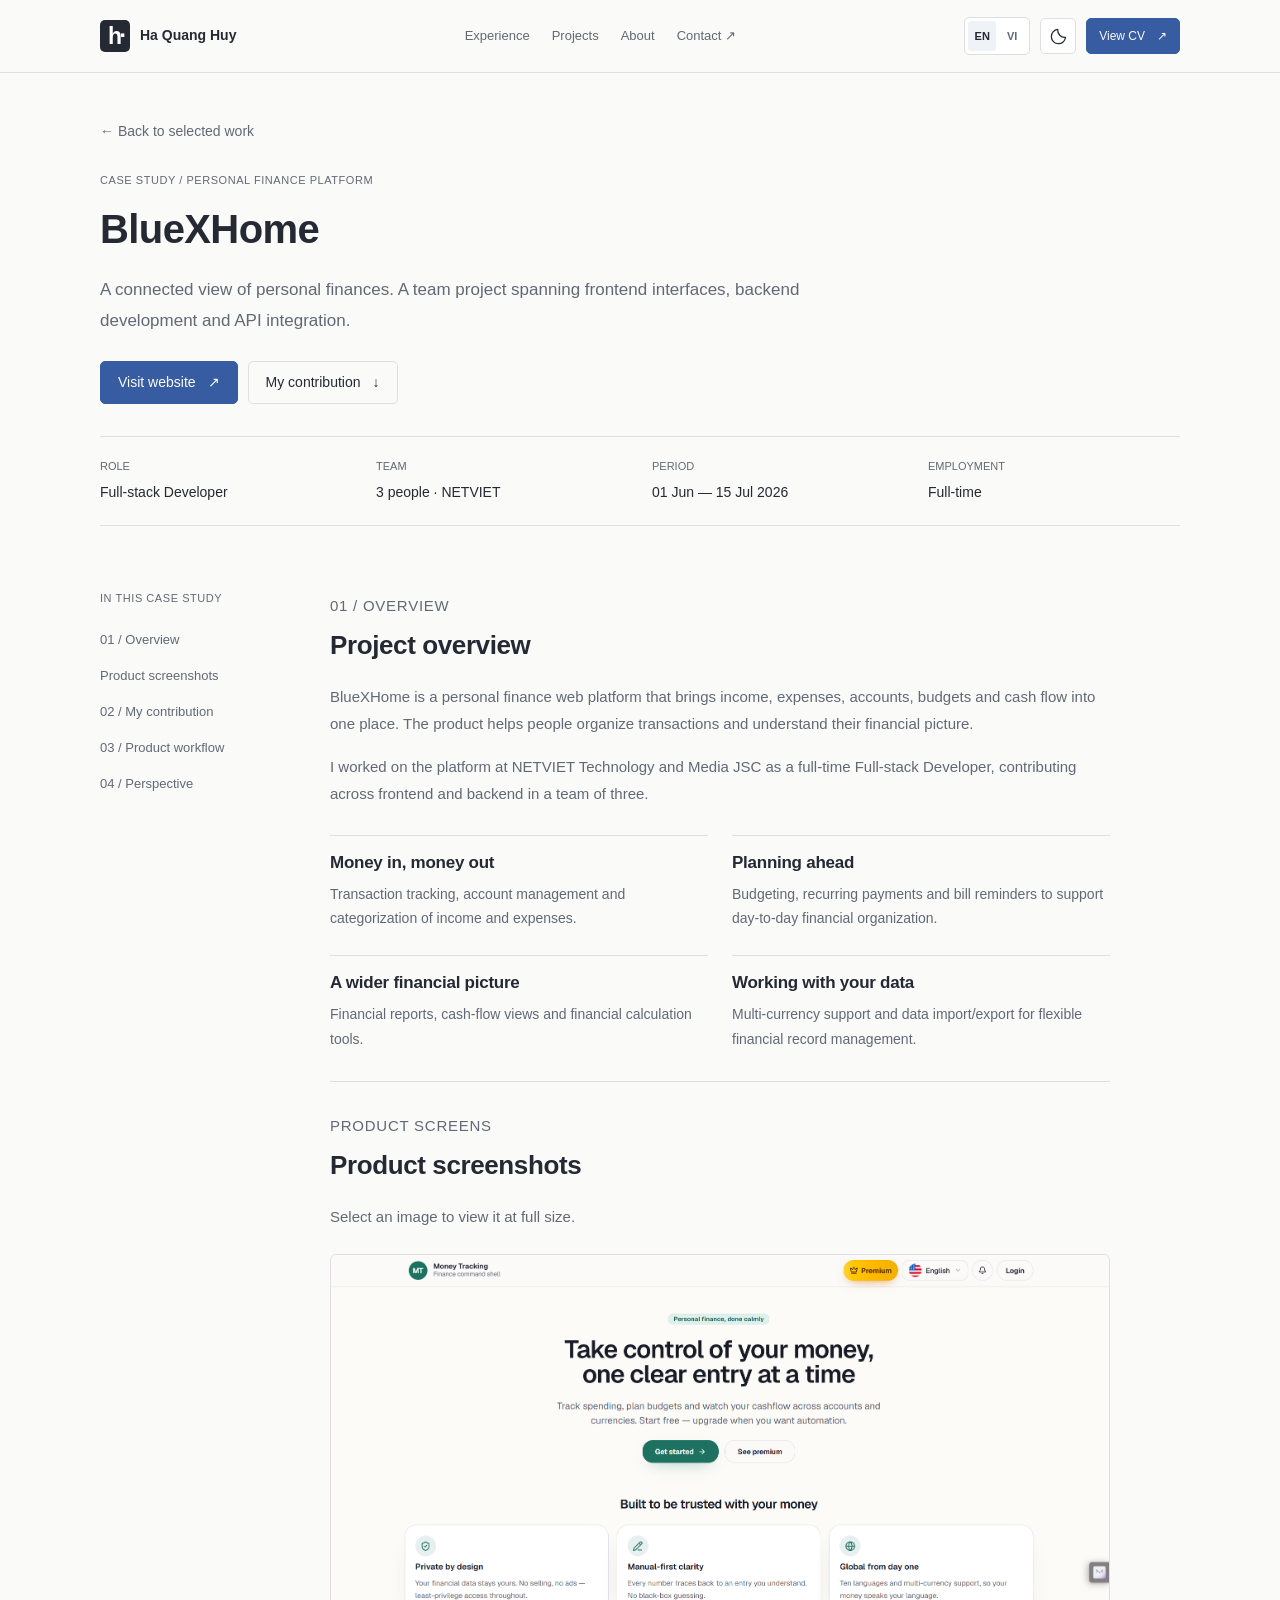
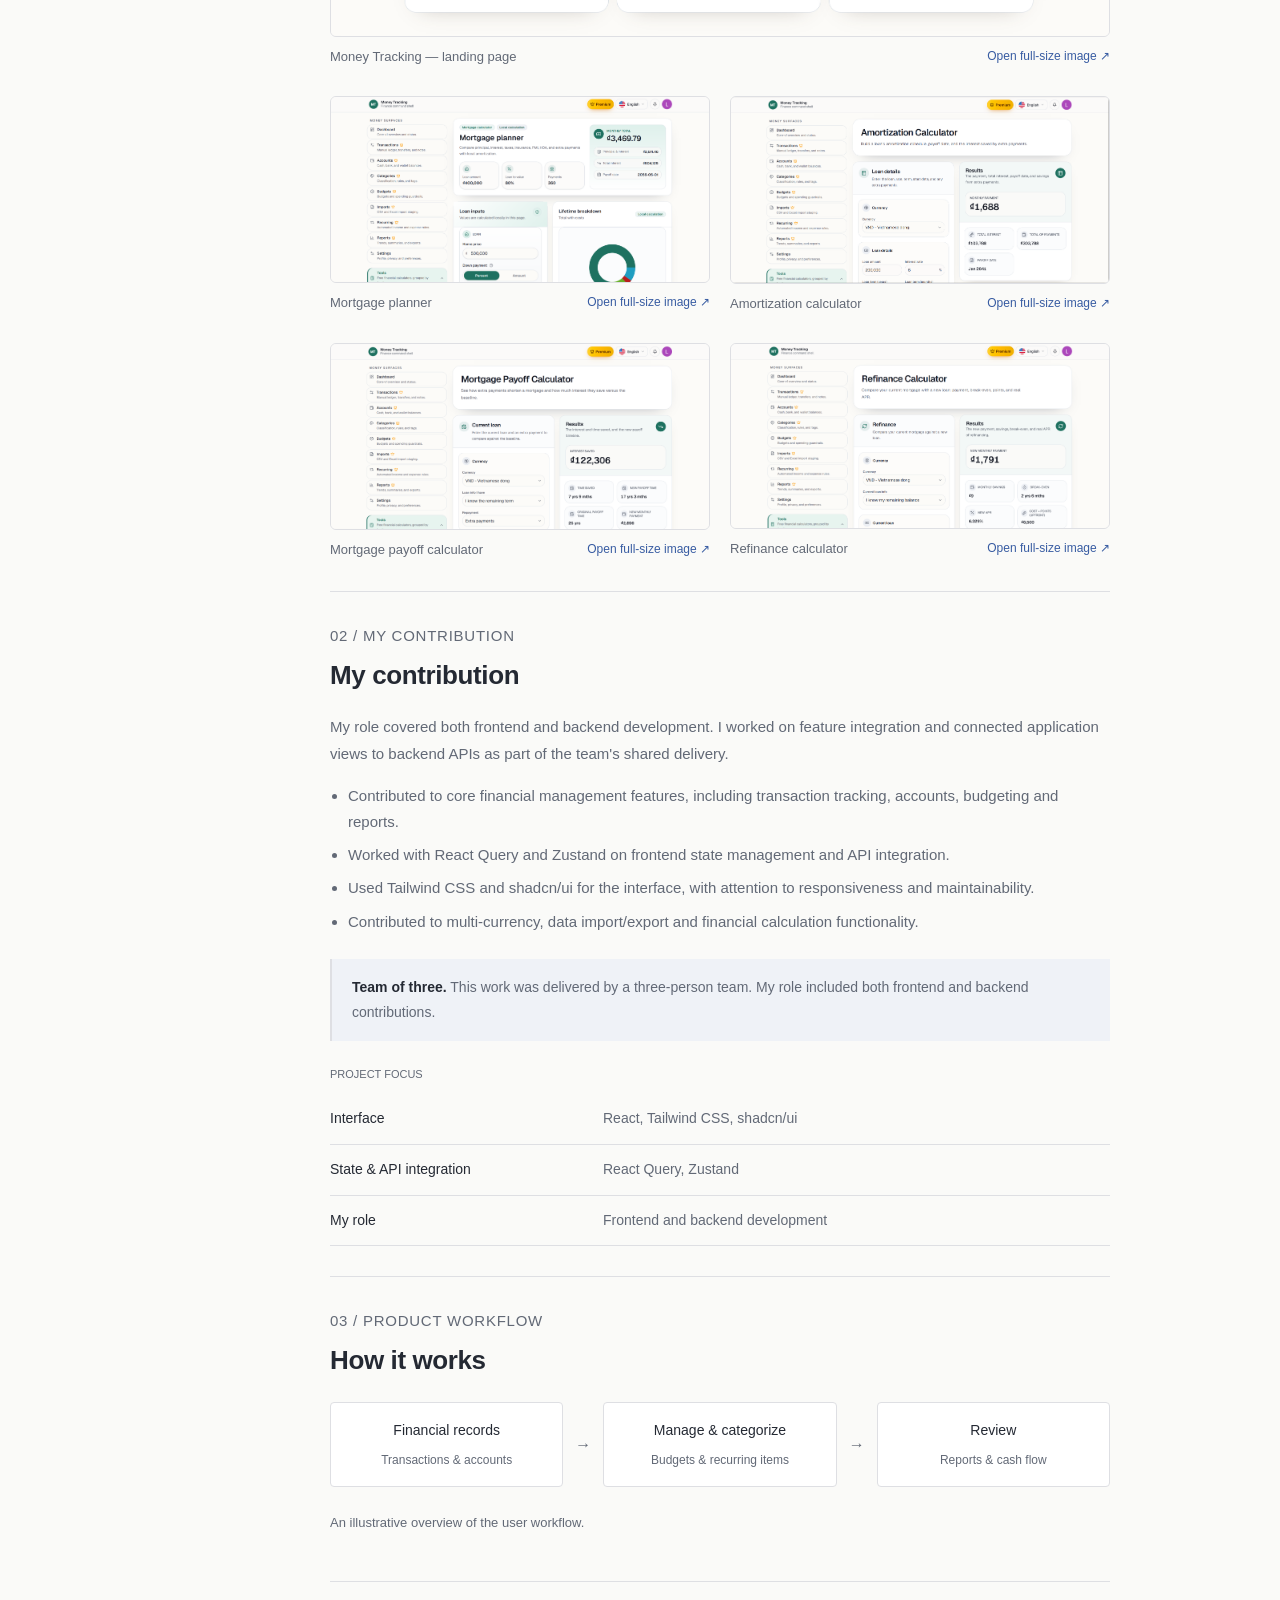
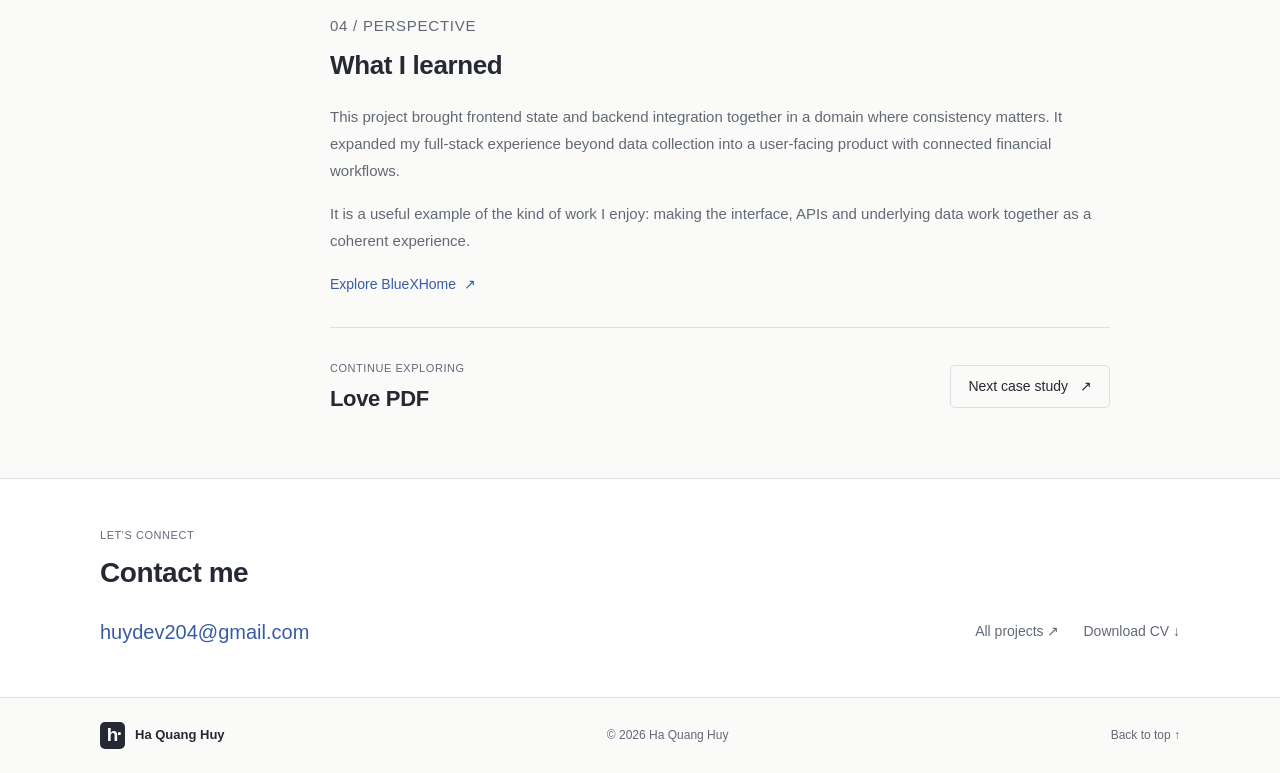
==== commit b8b5ab08: "fix: version assets to prevent stale public styles" ====
--- a/projects/bluexhome.html
+++ b/projects/bluexhome.html
@@ -11,11 +11,11 @@
   <meta property="og:title" content="BlueXHome — Full-stack project by Ha Quang Huy">
   <meta property="og:description" content="A connected view of personal finances. A team project spanning frontend interfaces, backend development and API integration.">
   <link rel="icon" type="image/svg+xml" href="../assets/favicon.svg">
-  <link rel="stylesheet" href="../style.css">
-  <script src="../theme-init.js"></script>
-  <script src="../i18n-vi.js" defer></script>
-  <script src="../i18n.js" defer></script>
-  <script src="../script.js" defer></script>
+  <link rel="stylesheet" href="../style.css?v=5e7dd9d4f372">
+  <script src="../theme-init.js?v=1b8ba80ecf8a"></script>
+  <script src="../i18n-vi.js?v=3a269bce5a92" defer></script>
+  <script src="../i18n.js?v=84d06232627a" defer></script>
+  <script src="../script.js?v=ed945225f2cc" defer></script>
 </head>
 <body>
   <a class="skip-link" href="#main">Skip to content</a>
